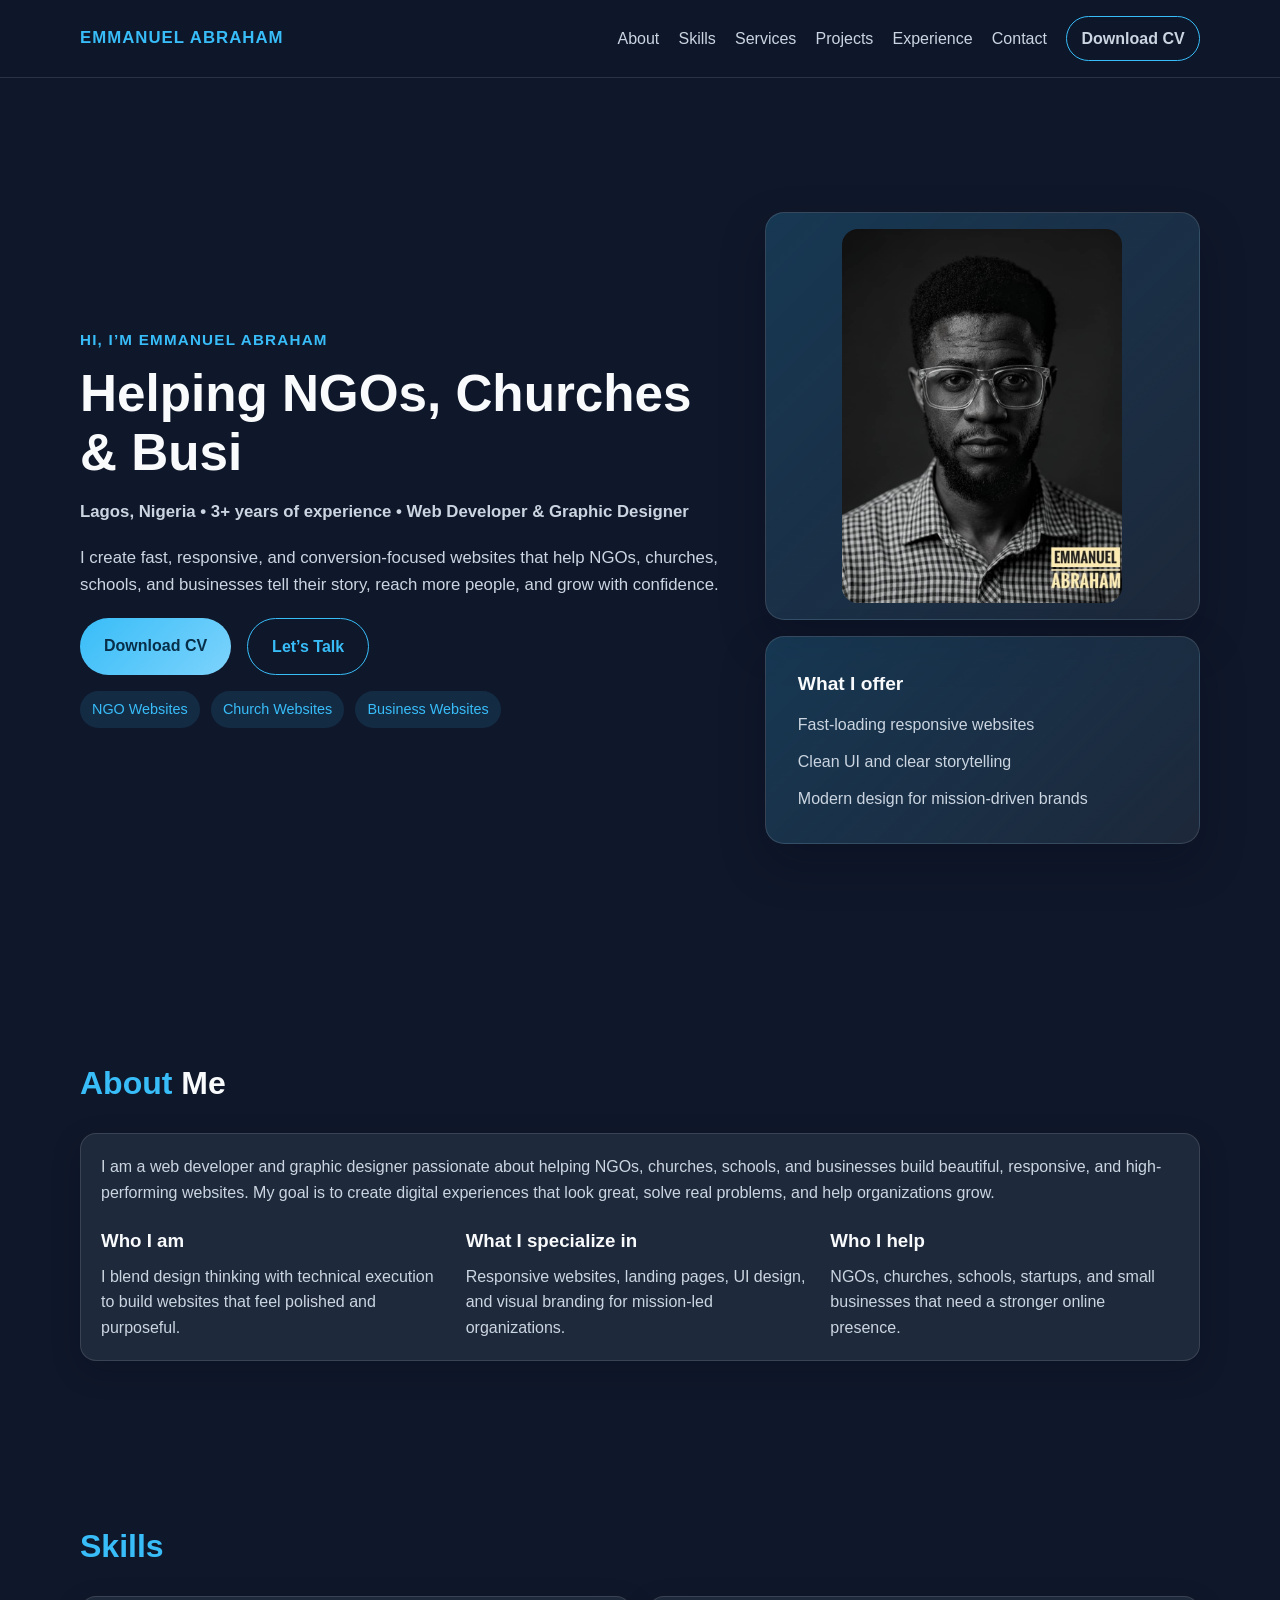
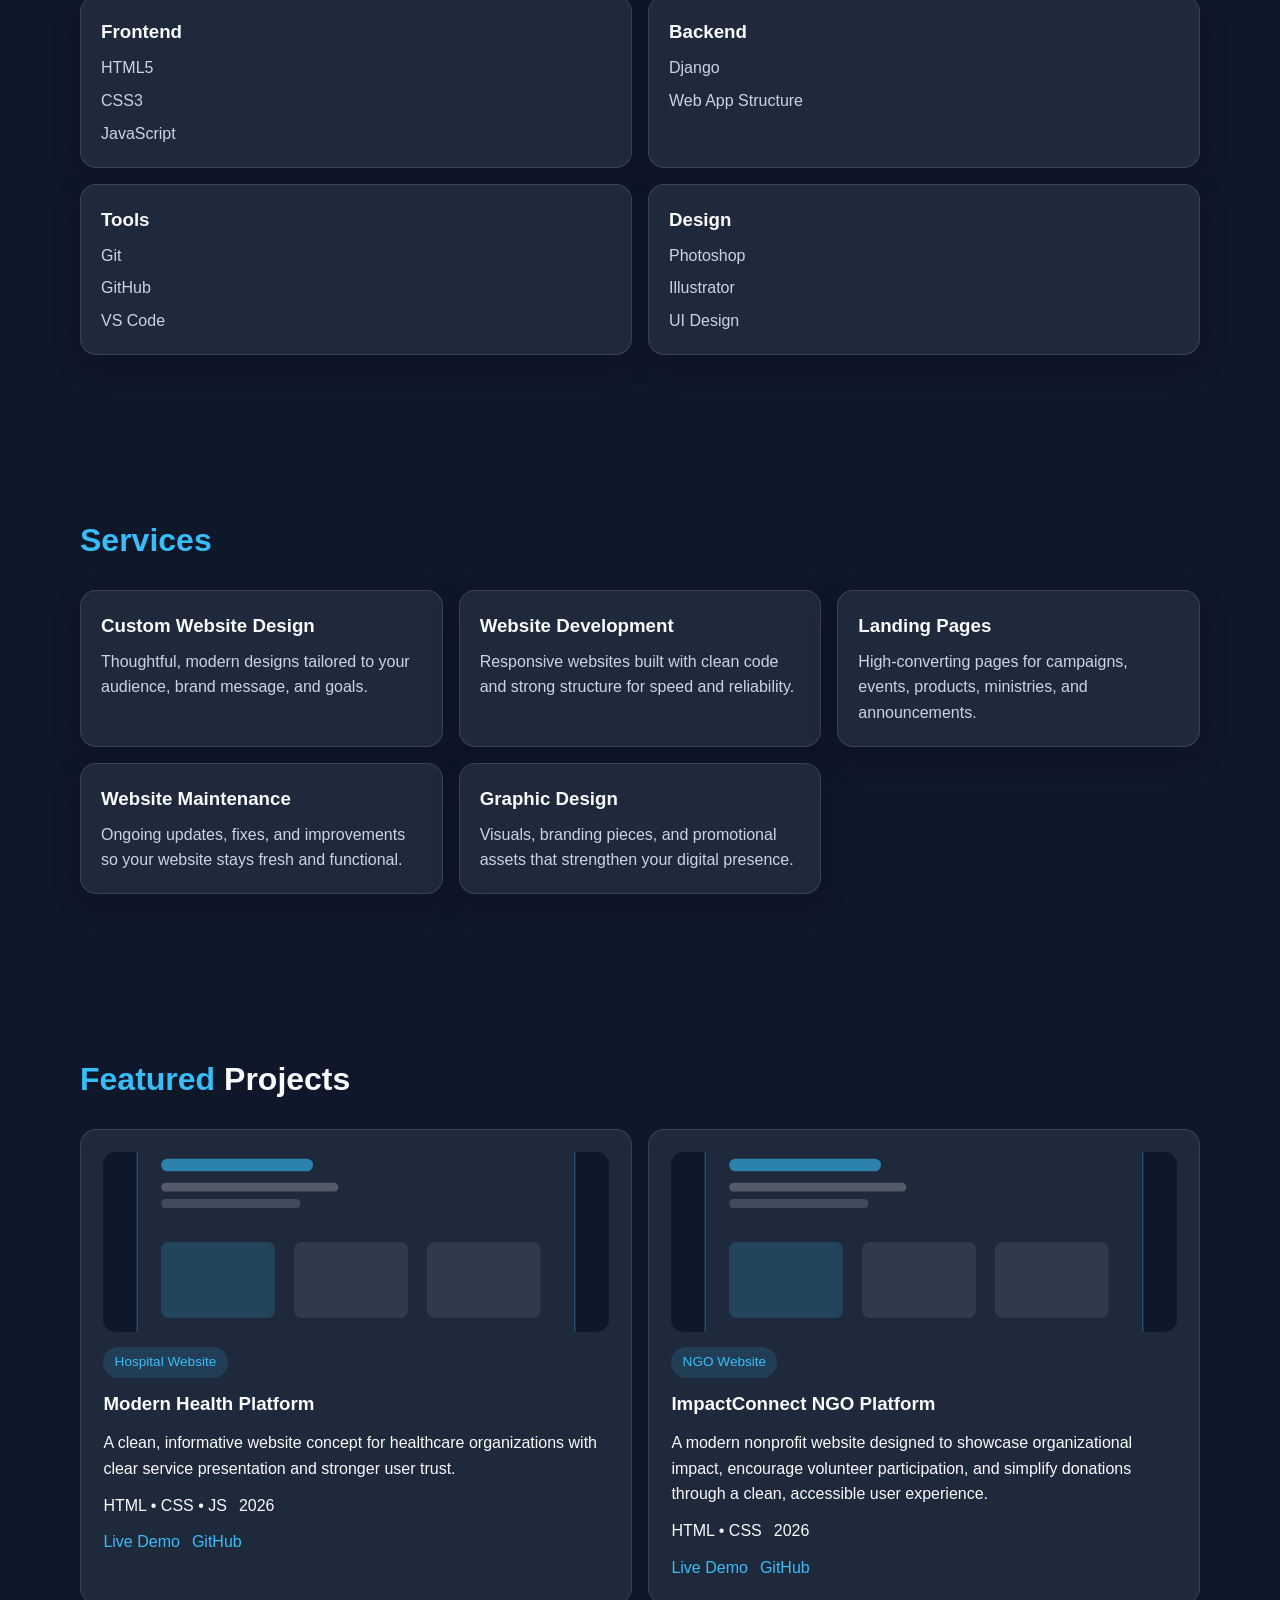
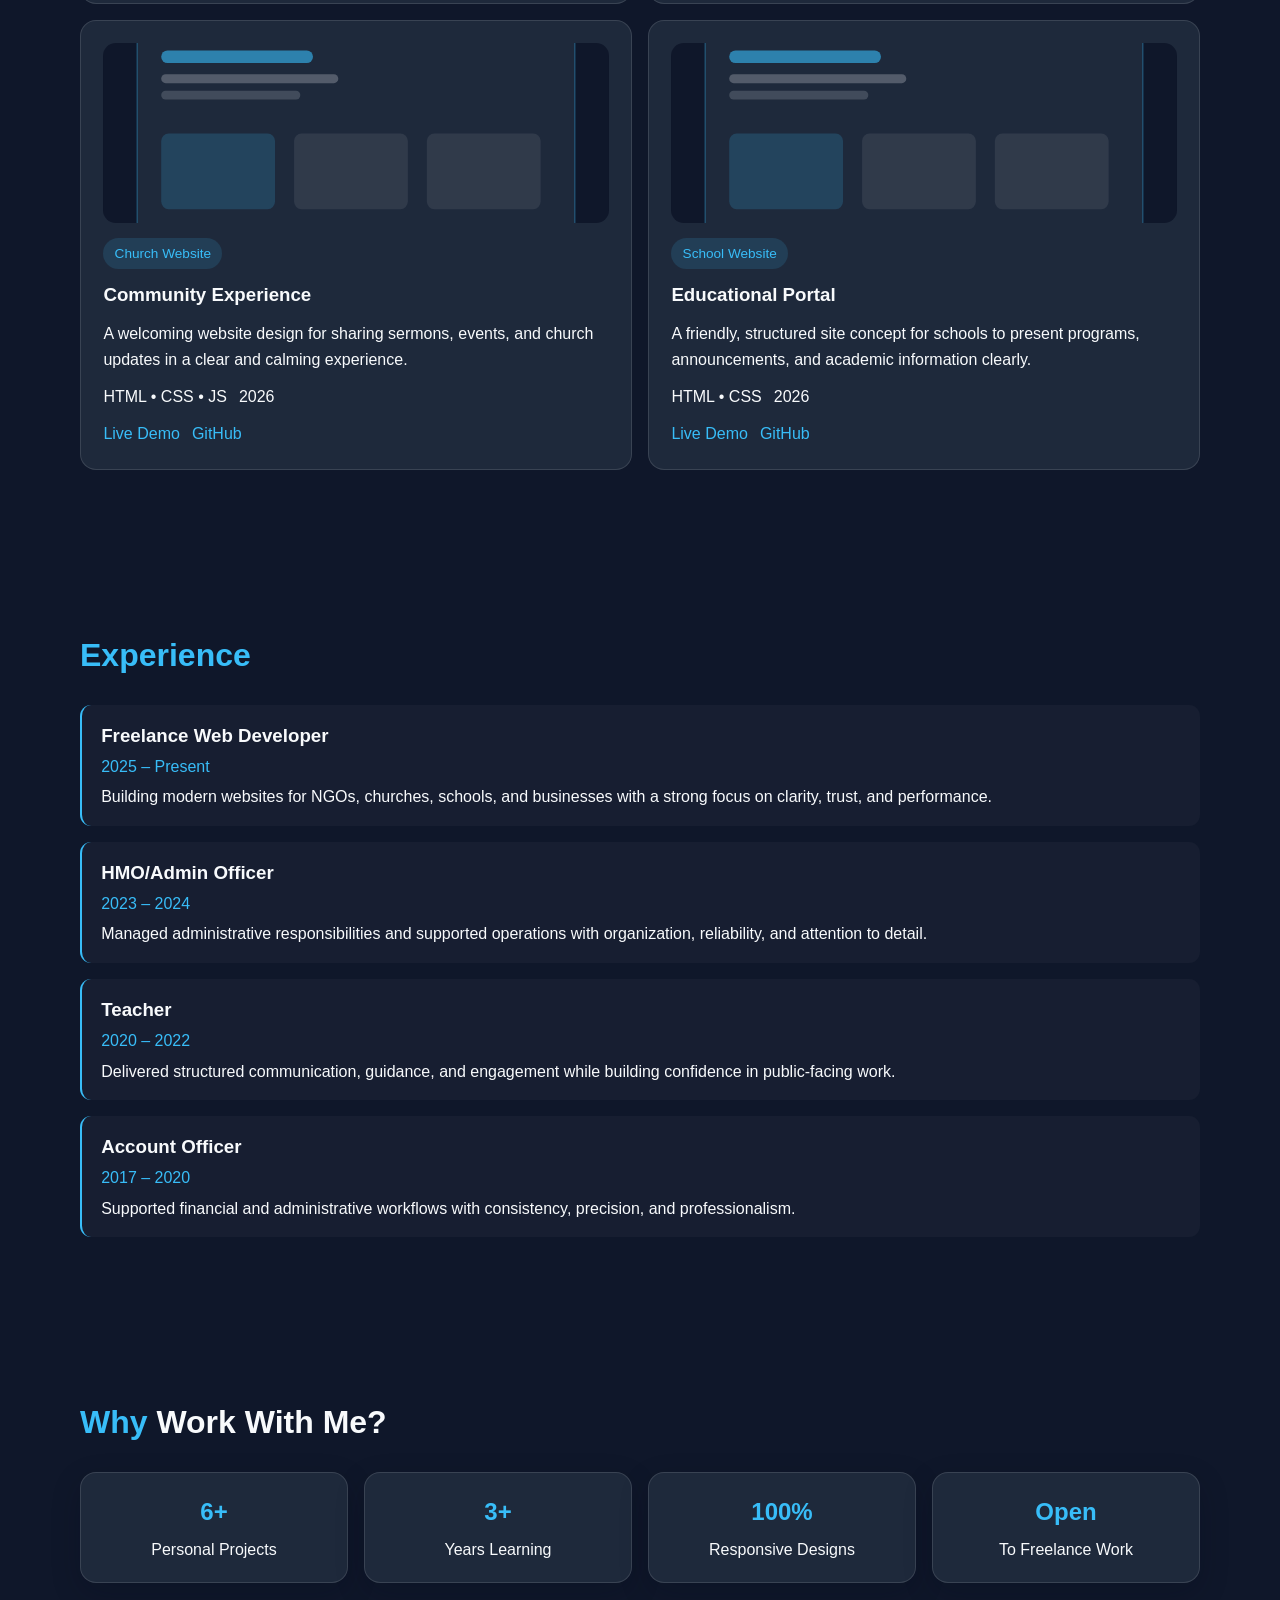
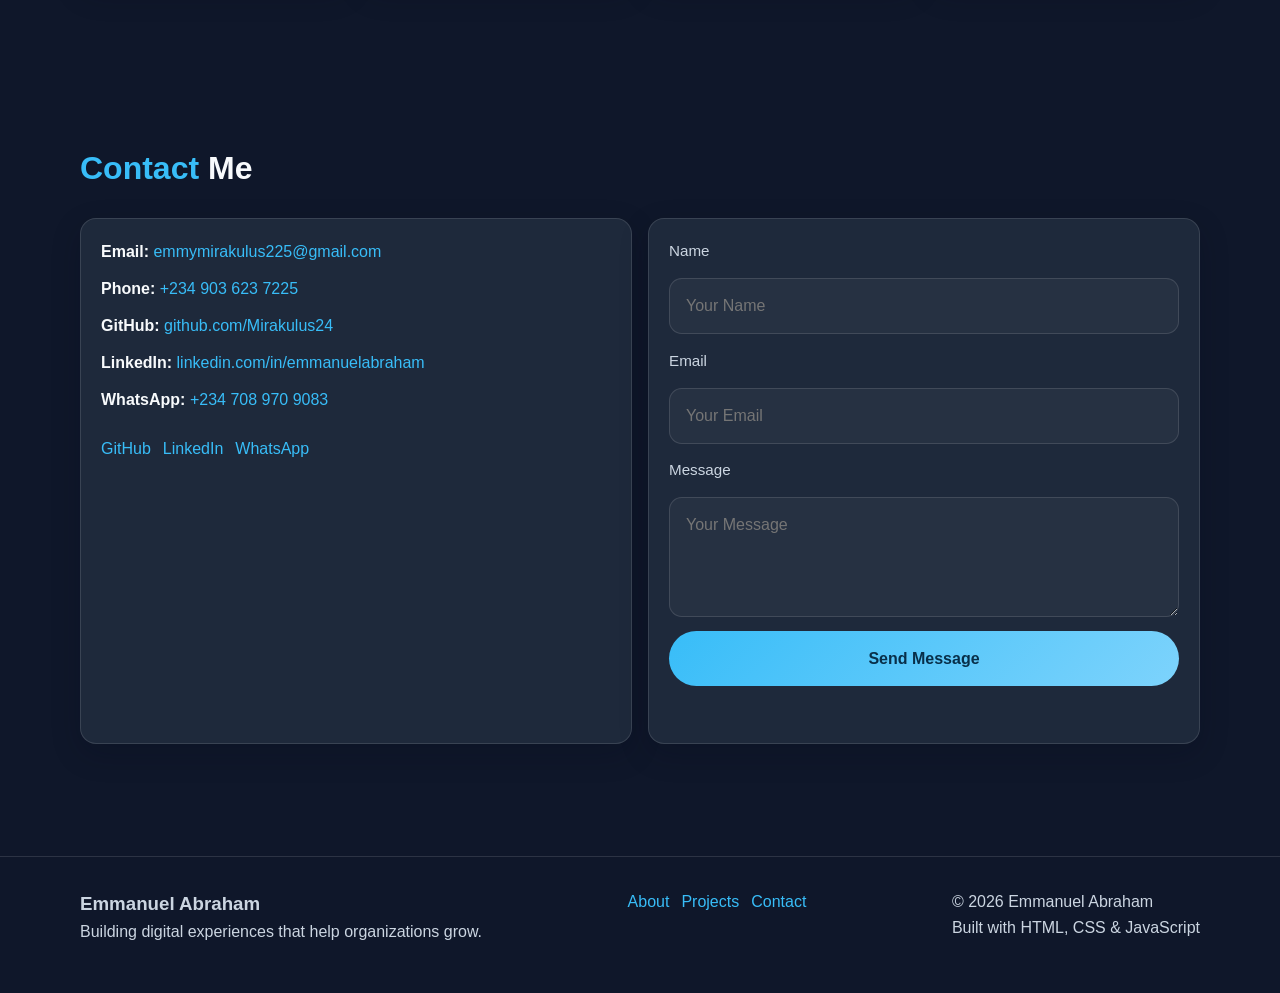
==== index.html @ b361b24d "Add files via upload" ====
<!DOCTYPE html>
<html lang="en">
<head>
  <meta charset="UTF-8" />
  <meta name="viewport" content="width=device-width, initial-scale=1.0" />
  <title>Emmanuel Abraham | Web Developer & Designer</title>
  <meta name="description" content="Portfolio website for Emmanuel Abraham, a web developer and graphic designer building modern websites for NGOs, churches, schools, and businesses." />
  <link rel="stylesheet" href="styles.css" />
</head>
<body>
  <div class="scroll-progress" aria-hidden="true"></div>
  <nav class="top-nav">
    <div class="container nav-wrap">
      <a class="brand" href="#home">Emmanuel Abraham</a>
      <button class="nav-toggle" type="button" aria-label="Toggle navigation" aria-expanded="false">
        <span></span><span></span><span></span>
      </button>
      <ul class="nav-links">
        <li><a href="#about">About</a></li>
        <li><a href="#skills">Skills</a></li>
        <li><a href="#services">Services</a></li>
        <li><a href="#projects">Projects</a></li>
        <li><a href="#experience">Experience</a></li>
        <li><a href="#contact">Contact</a></li>
        <li><a class="btn btn-nav" href="assets/resume.pdf" download>Download CV</a></li>
      </ul>
    </div>
  </nav>

  <header id="home" class="hero">
    <div class="container hero-content">
      <div>
        <p class="subtitle">Hi, I’m Emmanuel Abraham</p>
        <h1><span class="hero-typed">I Design and Build Modern Websites That Help Organizations Grow Their Impact</span></h1>
        <p class="hero-meta">Lagos, Nigeria • 3+ years of experience • Web Developer & Graphic Designer</p>
        <p>I create fast, responsive, and conversion-focused websites that help NGOs, churches, schools, and businesses tell their story, reach more people, and grow with confidence.</p>
        <div class="hero-actions">
          <a class="btn btn-primary" href="assets/resume.pdf" download>Download CV</a>
          <a class="btn btn-secondary" href="#contact">Let’s Talk</a>
        </div>
        <div class="hero-badges">
          <span>NGO Websites</span>
          <span>Church Websites</span>
          <span>Business Websites</span>
        </div>
      </div>
      <div class="hero-media">
        <div class="avatar-frame">
          <img src="assets/Portfolio.jpeg" alt="Portrait of Emmanuel Abraham" />
        </div>
        <div class="hero-card">
          <h3>What I offer</h3>
          <ul>
            <li>Fast-loading responsive websites</li>
            <li>Clean UI and clear storytelling</li>
            <li>Modern design for mission-driven brands</li>
          </ul>
        </div>
      </div>
    </div>
  </header>

  <main>
    <section id="about" class="section reveal">
      <div class="container">
        <h2 class="section-title"><span>About</span> Me</h2>
        <div class="card about-card">
          <p>I am a web developer and graphic designer passionate about helping NGOs, churches, schools, and businesses build beautiful, responsive, and high-performing websites. My goal is to create digital experiences that look great, solve real problems, and help organizations grow.</p>
          <div class="about-points">
            <div>
              <h3>Who I am</h3>
              <p>I blend design thinking with technical execution to build websites that feel polished and purposeful.</p>
            </div>
            <div>
              <h3>What I specialize in</h3>
              <p>Responsive websites, landing pages, UI design, and visual branding for mission-led organizations.</p>
            </div>
            <div>
              <h3>Who I help</h3>
              <p>NGOs, churches, schools, startups, and small businesses that need a stronger online presence.</p>
            </div>
          </div>
        </div>
      </div>
    </section>

    <section id="skills" class="section reveal">
      <div class="container">
        <h2 class="section-title"><span>Skills</span></h2>
        <div class="skill-groups">
          <div class="card skill-group">
            <h3>Frontend</h3>
            <ul>
              <li>HTML5</li>
              <li>CSS3</li>
              <li>JavaScript</li>
            </ul>
          </div>
          <div class="card skill-group">
            <h3>Backend</h3>
            <ul>
              <li>Django</li>
              <li>Web App Structure</li>
            </ul>
          </div>
          <div class="card skill-group">
            <h3>Tools</h3>
            <ul>
              <li>Git</li>
              <li>GitHub</li>
              <li>VS Code</li>
            </ul>
          </div>
          <div class="card skill-group">
            <h3>Design</h3>
            <ul>
              <li>Photoshop</li>
              <li>Illustrator</li>
              <li>UI Design</li>
            </ul>
          </div>
        </div>
      </div>
    </section>

    <section id="services" class="section reveal">
      <div class="container">
        <h2 class="section-title"><span>Services</span></h2>
        <div class="card-grid">
          <div class="card"><h3>Custom Website Design</h3><p>Thoughtful, modern designs tailored to your audience, brand message, and goals.</p></div>
          <div class="card"><h3>Website Development</h3><p>Responsive websites built with clean code and strong structure for speed and reliability.</p></div>
          <div class="card"><h3>Landing Pages</h3><p>High-converting pages for campaigns, events, products, ministries, and announcements.</p></div>
          <div class="card"><h3>Website Maintenance</h3><p>Ongoing updates, fixes, and improvements so your website stays fresh and functional.</p></div>
          <div class="card"><h3>Graphic Design</h3><p>Visuals, branding pieces, and promotional assets that strengthen your digital presence.</p></div>
        </div>
      </div>
    </section>

    <section id="projects" class="section reveal">
      <div class="container">
        <h2 class="section-title"><span>Featured</span> Projects</h2>
        <div class="card-grid project-grid">
          <article class="project-card">
            <img src="assets/project-placeholder.svg" alt="Preview placeholder for a hospital website" />
            <span class="tag">Hospital Website</span>
            <h3>Modern Health Platform</h3>
            <p>A clean, informative website concept for healthcare organizations with clear service presentation and stronger user trust.</p>
            <div class="project-meta"><span>HTML • CSS • JS</span><span>2026</span></div>
            <div class="project-links"><a href="#">Live Demo</a><a href="#">GitHub</a></div>
          </article>
          <article class="project-card">
            <img src="assets/project-placeholder.svg" alt="Preview placeholder for an NGO website" />
            <span class="tag">NGO Website</span>
            <h3>ImpactConnect NGO Platform</h3>
            <p>A modern nonprofit website designed to showcase organizational impact, encourage volunteer participation, and simplify donations through a clean, accessible user experience.</p>
            <div class="project-meta"><span>HTML • CSS</span><span>2026</span></div>
            <div class="project-links"><a href="#">Live Demo</a><a href="#">GitHub</a></div>
          </article>
          <article class="project-card">
            <img src="assets/project-placeholder.svg" alt="Preview placeholder for a church website" />
            <span class="tag">Church Website</span>
            <h3>Community Experience</h3>
            <p>A welcoming website design for sharing sermons, events, and church updates in a clear and calming experience.</p>
            <div class="project-meta"><span>HTML • CSS • JS</span><span>2026</span></div>
            <div class="project-links"><a href="#">Live Demo</a><a href="#">GitHub</a></div>
          </article>
          <article class="project-card">
            <img src="assets/project-placeholder.svg" alt="Preview placeholder for a school website" />
            <span class="tag">School Website</span>
            <h3>Educational Portal</h3>
            <p>A friendly, structured site concept for schools to present programs, announcements, and academic information clearly.</p>
            <div class="project-meta"><span>HTML • CSS</span><span>2026</span></div>
            <div class="project-links"><a href="#">Live Demo</a><a href="#">GitHub</a></div>
          </article>
        </div>
      </div>
    </section>

    <section id="experience" class="section reveal">
      <div class="container">
        <h2 class="section-title"><span>Experience</span></h2>
        <div class="timeline">
          <div class="timeline-item"><h3>Freelance Web Developer</h3><p>2025 – Present</p><span>Building modern websites for NGOs, churches, schools, and businesses with a strong focus on clarity, trust, and performance.</span></div>
          <div class="timeline-item"><h3>HMO/Admin Officer</h3><p>2023 – 2024</p><span>Managed administrative responsibilities and supported operations with organization, reliability, and attention to detail.</span></div>
          <div class="timeline-item"><h3>Teacher</h3><p>2020 – 2022</p><span>Delivered structured communication, guidance, and engagement while building confidence in public-facing work.</span></div>
          <div class="timeline-item"><h3>Account Officer</h3><p>2017 – 2020</p><span>Supported financial and administrative workflows with consistency, precision, and professionalism.</span></div>
        </div>
      </div>
    </section>

    <section class="section reveal">
      <div class="container">
        <h2 class="section-title"><span>Why</span> Work With Me?</h2>
        <div class="stats-grid">
          <div class="card stat-card"><strong>6+</strong><span>Personal Projects</span></div>
          <div class="card stat-card"><strong>3+</strong><span>Years Learning</span></div>
          <div class="card stat-card"><strong>100%</strong><span>Responsive Designs</span></div>
          <div class="card stat-card"><strong>Open</strong><span>To Freelance Work</span></div>
        </div>
      </div>
    </section>

    <section id="contact" class="section reveal">
      <div class="container">
        <h2 class="section-title"><span>Contact</span> Me</h2>
        <div class="card-grid contact-grid">
          <div class="card">
            <div class="contact-list">
              <div><strong>Email:</strong> <a href="mailto:emmymirakulus225@gmail.com">emmymirakulus225@gmail.com</a></div>
              <div><strong>Phone:</strong> <a href="tel:+2349036237225">+234 903 623 7225</a></div>
              <div><strong>GitHub:</strong> <a href="https://github.com/Mirakulus24" target="_blank" rel="noreferrer">github.com/Mirakulus24</a></div>
              <div><strong>LinkedIn:</strong> <a href="https://linkedin.com/in/emmanuelabraham" target="_blank" rel="noreferrer">linkedin.com/in/emmanuelabraham</a></div>
              <div><strong>WhatsApp:</strong> <a href="https://wa.me/2347089709083" target="_blank" rel="noreferrer">+234 708 970 9083</a></div>
            </div>
            <div class="social-links">
              <a href="https://github.com/Mirakulus24" target="_blank" rel="noreferrer">GitHub</a>
              <a href="https://linkedin.com/in/emmanuelabraham" target="_blank" rel="noreferrer">LinkedIn</a>
              <a href="https://wa.me/2347089709083" target="_blank" rel="noreferrer">WhatsApp</a>
            </div>
          </div>
          <div class="card">
            <form id="contactForm" action="https://formspree.io/f/your-form-id" method="POST" accept-charset="UTF-8">
              <label for="name">Name</label>
              <input id="name" type="text" name="name" placeholder="Your Name" required />
              <label for="email">Email</label>
              <input id="email" type="email" name="email" placeholder="Your Email" required />
              <label for="message">Message</label>
              <textarea id="message" name="message" placeholder="Your Message" required></textarea>
              <input type="hidden" name="_subject" value="New message from Emmanuel Abraham portfolio" />
              <input type="hidden" name="_captcha" value="false" />
              <button class="btn btn-primary" type="submit">Send Message</button>
              <p class="form-status" id="formStatus" role="status" aria-live="polite"></p>
            </form>
          </div>
        </div>
      </div>
    </section>
  </main>

  <footer class="footer">
    <div class="container footer-content">
      <div><h3>Emmanuel Abraham</h3><p>Building digital experiences that help organizations grow.</p></div>
      <div class="footer-links"><a href="#about">About</a><a href="#projects">Projects</a><a href="#contact">Contact</a></div>
      <div><p>© <span data-year></span> Emmanuel Abraham</p><p>Built with HTML, CSS & JavaScript</p></div>
    </div>
  </footer>

  <button class="back-to-top" type="button" aria-label="Back to top">↑</button>
  <script src="script.js"></script>
</body>
</html>
---- styles.css ----
:root {
  --bg: #0F172A;
  --card: #1E293B;
  --accent: #38BDF8;
  --text: #F8FAFC;
  --muted: #CBD5E1;
  --border: rgba(248, 250, 252, 0.12);
  --shadow: 0 20px 45px rgba(2, 8, 23, 0.25);
}

* {
  box-sizing: border-box;
  margin: 0;
  padding: 0;
}

html {
  scroll-behavior: smooth;
}

body {
  font-family: 'Segoe UI', Arial, sans-serif;
  background: var(--bg);
  color: var(--text);
  line-height: 1.6;
  overflow-x: hidden;
}

a {
  color: inherit;
  text-decoration: none;
}

img {
  max-width: 100%;
  display: block;
}

.container {
  width: min(1120px, calc(100% - 2rem));
  margin: 0 auto;
}

.scroll-progress {
  position: fixed;
  top: 0;
  left: 0;
  width: 0;
  height: 3px;
  background: linear-gradient(90deg, var(--accent), #7dd3fc);
  z-index: 120;
}

.top-nav {
  position: sticky;
  top: 0;
  z-index: 100;
  background: rgba(15, 23, 42, 0.86);
  backdrop-filter: blur(12px);
  border-bottom: 1px solid var(--border);
}

.nav-wrap {
  display: flex;
  justify-content: space-between;
  align-items: center;
  padding: 1rem 0;
  gap: 1rem;
}

.brand {
  font-weight: 700;
  font-size: 1.05rem;
  letter-spacing: 0.06em;
  text-transform: uppercase;
  color: var(--accent);
}

.nav-links {
  display: flex;
  align-items: center;
  gap: 1.2rem;
  list-style: none;
}

.nav-links a {
  color: var(--muted);
  transition: color 0.2s ease;
}

.nav-links a:hover,
.nav-links a.active {
  color: var(--accent);
}

.nav-toggle {
  display: none;
  background: transparent;
  border: 0;
  cursor: pointer;
  padding: 0.2rem;
}

.nav-toggle span {
  display: block;
  width: 24px;
  height: 2px;
  background: var(--text);
  margin: 5px 0;
}

.section {
  padding: 5rem 0;
}

.section-title {
  font-size: 2rem;
  margin-bottom: 1.5rem;
  color: var(--text);
}

.section-title span {
  color: var(--accent);
}

.hero {
  min-height: 100vh;
  display: flex;
  align-items: center;
  padding: 4rem 0 4rem;
}

.hero-content {
  display: grid;
  grid-template-columns: 1.2fr 0.8fr;
  gap: 2rem;
  align-items: center;
}

.hero h1 {
  font-size: clamp(2rem, 4vw, 3.3rem);
  margin-bottom: 1rem;
  line-height: 1.15;
  max-width: 720px;
}

.hero .subtitle {
  color: var(--accent);
  font-weight: 700;
  letter-spacing: 0.08em;
  text-transform: uppercase;
  font-size: 0.95rem;
  margin-bottom: 0.8rem;
}

.hero-meta {
  color: var(--accent);
  font-weight: 600;
  margin-bottom: 1rem;
}

.hero p {
  color: var(--muted);
  font-size: 1.05rem;
  max-width: 640px;
  margin-bottom: 1.2rem;
}

.hero-actions {
  display: flex;
  flex-wrap: wrap;
  gap: 1rem;
  margin-bottom: 1rem;
}

.btn {
  display: inline-block;
  padding: 0.9rem 1.5rem;
  border-radius: 999px;
  font-weight: 600;
  transition: transform 0.2s ease, background 0.2s ease, box-shadow 0.2s ease;
}

.btn:hover {
  transform: translateY(-2px);
  box-shadow: 0 10px 30px rgba(56, 189, 248, 0.2);
}

.btn:focus-visible {
  outline: 2px solid var(--accent);
  outline-offset: 2px;
}

.btn-primary {
  background: linear-gradient(135deg, var(--accent), #7dd3fc);
  color: #082f49;
}

.btn-secondary {
  border: 1px solid var(--accent);
  color: var(--accent);
}

.btn-nav {
  padding: 0.55rem 0.9rem;
  border: 1px solid var(--accent);
  color: var(--accent);
}

.hero-badges {
  display: flex;
  flex-wrap: wrap;
  gap: 0.7rem;
}

.hero-badges span {
  display: inline-block;
  padding: 0.45rem 0.75rem;
  border-radius: 999px;
  background: rgba(56, 189, 248, 0.12);
  color: var(--accent);
  font-size: 0.9rem;
}

.hero-media {
  display: grid;
  gap: 1rem;
}

.avatar-frame {
  display: flex;
  justify-content: center;
  align-items: center;
  padding: 1rem;
  border-radius: 1.2rem;
  background: linear-gradient(135deg, rgba(56, 189, 248, 0.2), rgba(30, 41, 59, 0.95));
  border: 1px solid var(--border);
  box-shadow: var(--shadow);
}

.avatar-frame img {
  width: min(100%, 280px);
  border-radius: 1rem;
  display: block;
  transition: transform 0.25s ease;
}

.avatar-frame:hover img {
  transform: scale(1.02);
}

.hero-card {
  background: linear-gradient(135deg, rgba(56, 189, 248, 0.2), rgba(30, 41, 59, 0.95));
  border: 1px solid var(--border);
  border-radius: 1.2rem;
  padding: 2rem;
  box-shadow: var(--shadow);
}

.hero-card h3 {
  margin-bottom: 0.8rem;
  font-size: 1.2rem;
}

.hero-card ul {
  list-style: none;
  display: grid;
  gap: 0.7rem;
  color: var(--muted);
}

.card-grid {
  display: grid;
  grid-template-columns: repeat(3, minmax(0, 1fr));
  gap: 1rem;
}

.card {
  background: var(--card);
  border: 1px solid var(--border);
  border-radius: 1rem;
  padding: 1.25rem;
  box-shadow: 0 10px 30px rgba(2, 8, 23, 0.2);
}

.card h3,
.card h4 {
  margin-bottom: 0.5rem;
  color: var(--text);
}

.card p,
.card li {
  color: var(--muted);
}

.about-card {
  display: grid;
  gap: 1.25rem;
}

.about-points {
  display: grid;
  grid-template-columns: repeat(3, minmax(0, 1fr));
  gap: 1rem;
}

.skill-groups {
  display: grid;
  grid-template-columns: repeat(2, minmax(0, 1fr));
  gap: 1rem;
}

.skill-group ul {
  list-style: none;
  display: grid;
  gap: 0.45rem;
}

.project-grid {
  grid-template-columns: repeat(2, minmax(0, 1fr));
}

.project-card {
  background: var(--card);
  border: 1px solid var(--border);
  border-radius: 1rem;
  padding: 1.4rem;
  display: flex;
  flex-direction: column;
  gap: 0.7rem;
  transition: transform 0.25s ease, box-shadow 0.25s ease, border-color 0.25s ease;
}

.project-card img {
  width: 100%;
  height: 180px;
  object-fit: cover;
  border-radius: 0.8rem;
  margin-bottom: 0.2rem;
}

.project-card:hover {
  transform: translateY(-8px) scale(1.01);
  box-shadow: 0 18px 40px rgba(2, 8, 23, 0.32);
  border-color: var(--accent);
}

.project-card .tag {
  display: inline-block;
  width: fit-content;
  padding: 0.3rem 0.7rem;
  border-radius: 999px;
  background: rgba(56, 189, 248, 0.14);
  color: var(--accent);
  font-size: 0.85rem;
  transition: background 0.25s ease;
}

.project-card:hover .tag {
  background: rgba(56, 189, 248, 0.24);
}

.project-meta,
.project-links,
.social-links,
.footer-links {
  display: flex;
  flex-wrap: wrap;
  gap: 0.75rem;
}

.project-links a,
.social-links a,
.footer-links a {
  color: var(--accent);
}

.timeline {
  display: grid;
  gap: 1rem;
}

.timeline-item {
  padding: 1rem 1.2rem;
  border-left: 2px solid var(--accent);
  background: rgba(248, 250, 252, 0.03);
  border-radius: 0.7rem;
}

.timeline-item h3 {
  margin-bottom: 0.2rem;
}

.timeline-item p {
  color: var(--accent);
  margin-bottom: 0.3rem;
}

.stats-grid {
  display: grid;
  grid-template-columns: repeat(4, minmax(0, 1fr));
  gap: 1rem;
}

.stat-card {
  text-align: center;
}

.stat-card strong {
  display: block;
  font-size: 1.5rem;
  color: var(--accent);
  margin-bottom: 0.3rem;
}

.contact-grid {
  grid-template-columns: repeat(2, minmax(0, 1fr));
}

.contact-list {
  display: grid;
  gap: 0.7rem;
  margin-bottom: 1.5rem;
}

.contact-list a {
  color: var(--accent);
}

form {
  display: grid;
  gap: 0.9rem;
}

label {
  font-size: 0.95rem;
  color: var(--muted);
}

input,
textarea,
button {
  font: inherit;
}

input,
textarea {
  width: 100%;
  padding: 0.9rem 1rem;
  border-radius: 0.8rem;
  border: 1px solid var(--border);
  background: rgba(248, 250, 252, 0.04);
  color: var(--text);
}

input:focus,
textarea:focus {
  outline: 1px solid var(--accent);
  border-color: var(--accent);
}

textarea {
  min-height: 120px;
  resize: vertical;
}

button {
  border: 0;
  cursor: pointer;
}

button:disabled {
  opacity: 0.75;
  cursor: wait;
}

.form-status {
  min-height: 1.2rem;
  margin-top: 0.25rem;
  font-size: 0.95rem;
  color: var(--muted);
}

.form-status.success {
  color: #86efac;
}

.form-status.error {
  color: #fda4af;
}

.footer {
  padding: 2rem 0 3rem;
  color: var(--muted);
  border-top: 1px solid var(--border);
  margin-top: 2rem;
}

.footer-content {
  display: flex;
  justify-content: space-between;
  gap: 1rem;
  align-items: flex-start;
}

.back-to-top {
  position: fixed;
  right: 1.2rem;
  bottom: 1.2rem;
  width: 46px;
  height: 46px;
  border: 0;
  border-radius: 999px;
  background: var(--accent);
  color: #082f49;
  font-size: 1.25rem;
  cursor: pointer;
  display: none;
  z-index: 110;
  box-shadow: 0 10px 25px rgba(56, 189, 248, 0.25);
}

.reveal {
  opacity: 0;
  transform: translateY(20px);
  transition: opacity 0.6s ease, transform 0.6s ease;
}

.reveal.visible {
  opacity: 1;
  transform: translateY(0);
}

::-webkit-scrollbar {
  width: 10px;
}

::-webkit-scrollbar-track {
  background: var(--bg);
}

::-webkit-scrollbar-thumb {
  background: rgba(56, 189, 248, 0.35);
  border-radius: 999px;
}

@media (max-width: 900px) {
  .hero-content {
    grid-template-columns: 1fr;
  }

  .card-grid,
  .project-grid,
  .contact-grid,
  .stats-grid,
  .about-points {
    grid-template-columns: repeat(2, minmax(0, 1fr));
  }

  .footer-content {
    flex-direction: column;
  }
}

@media (max-width: 680px) {
  .section {
    padding: 3.5rem 0;
  }

  .card-grid,
  .project-grid,
  .contact-grid,
  .stats-grid,
  .skill-groups,
  .about-points {
    grid-template-columns: 1fr;
  }

  .hero {
    padding-top: 3rem;
  }

  .nav-toggle {
    display: block;
  }

  .nav-wrap {
    position: relative;
  }

  .nav-links {
    display: none;
    position: absolute;
    top: calc(100% + 0.5rem);
    right: 0;
    flex-direction: column;
    align-items: flex-start;
    background: rgba(15, 23, 42, 0.96);
    padding: 1rem;
    border: 1px solid var(--border);
    border-radius: 0.9rem;
    width: min(240px, calc(100vw - 2rem));
  }

  .nav-links.open {
    display: flex;
  }
}
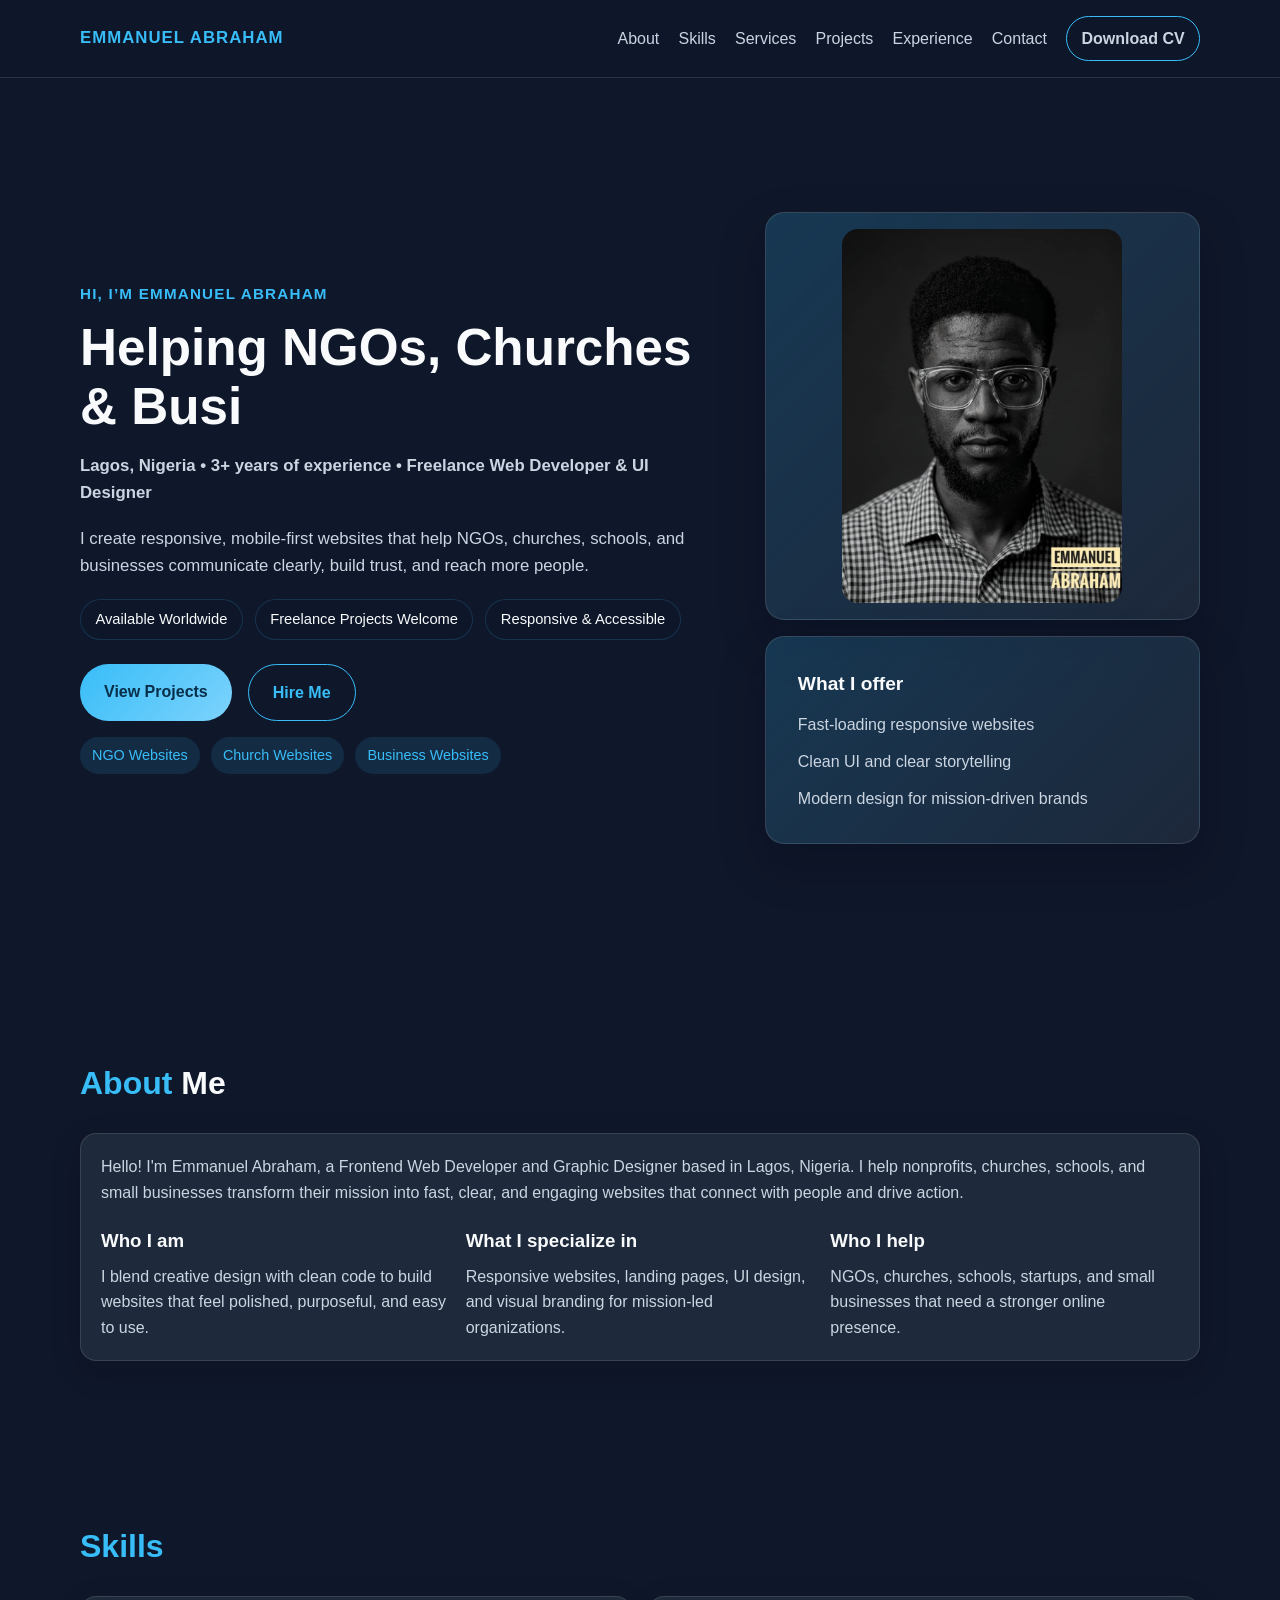
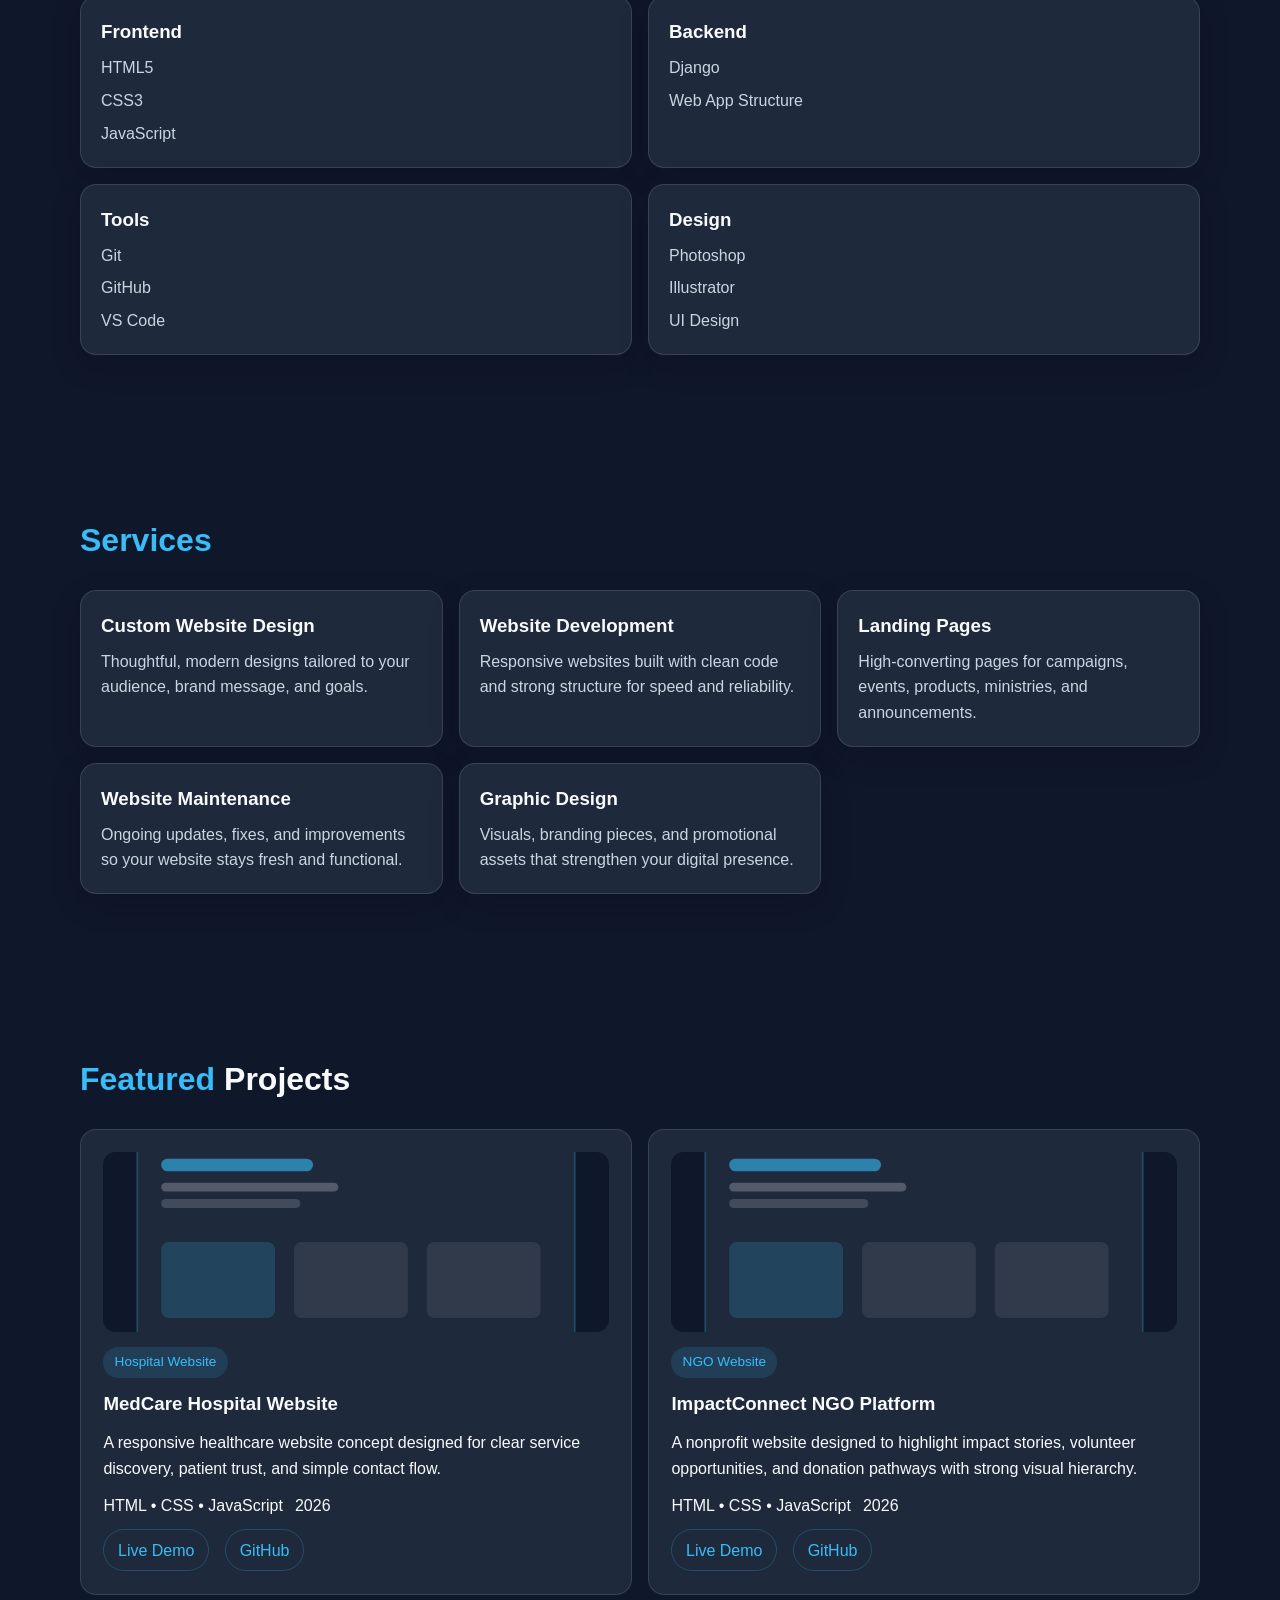
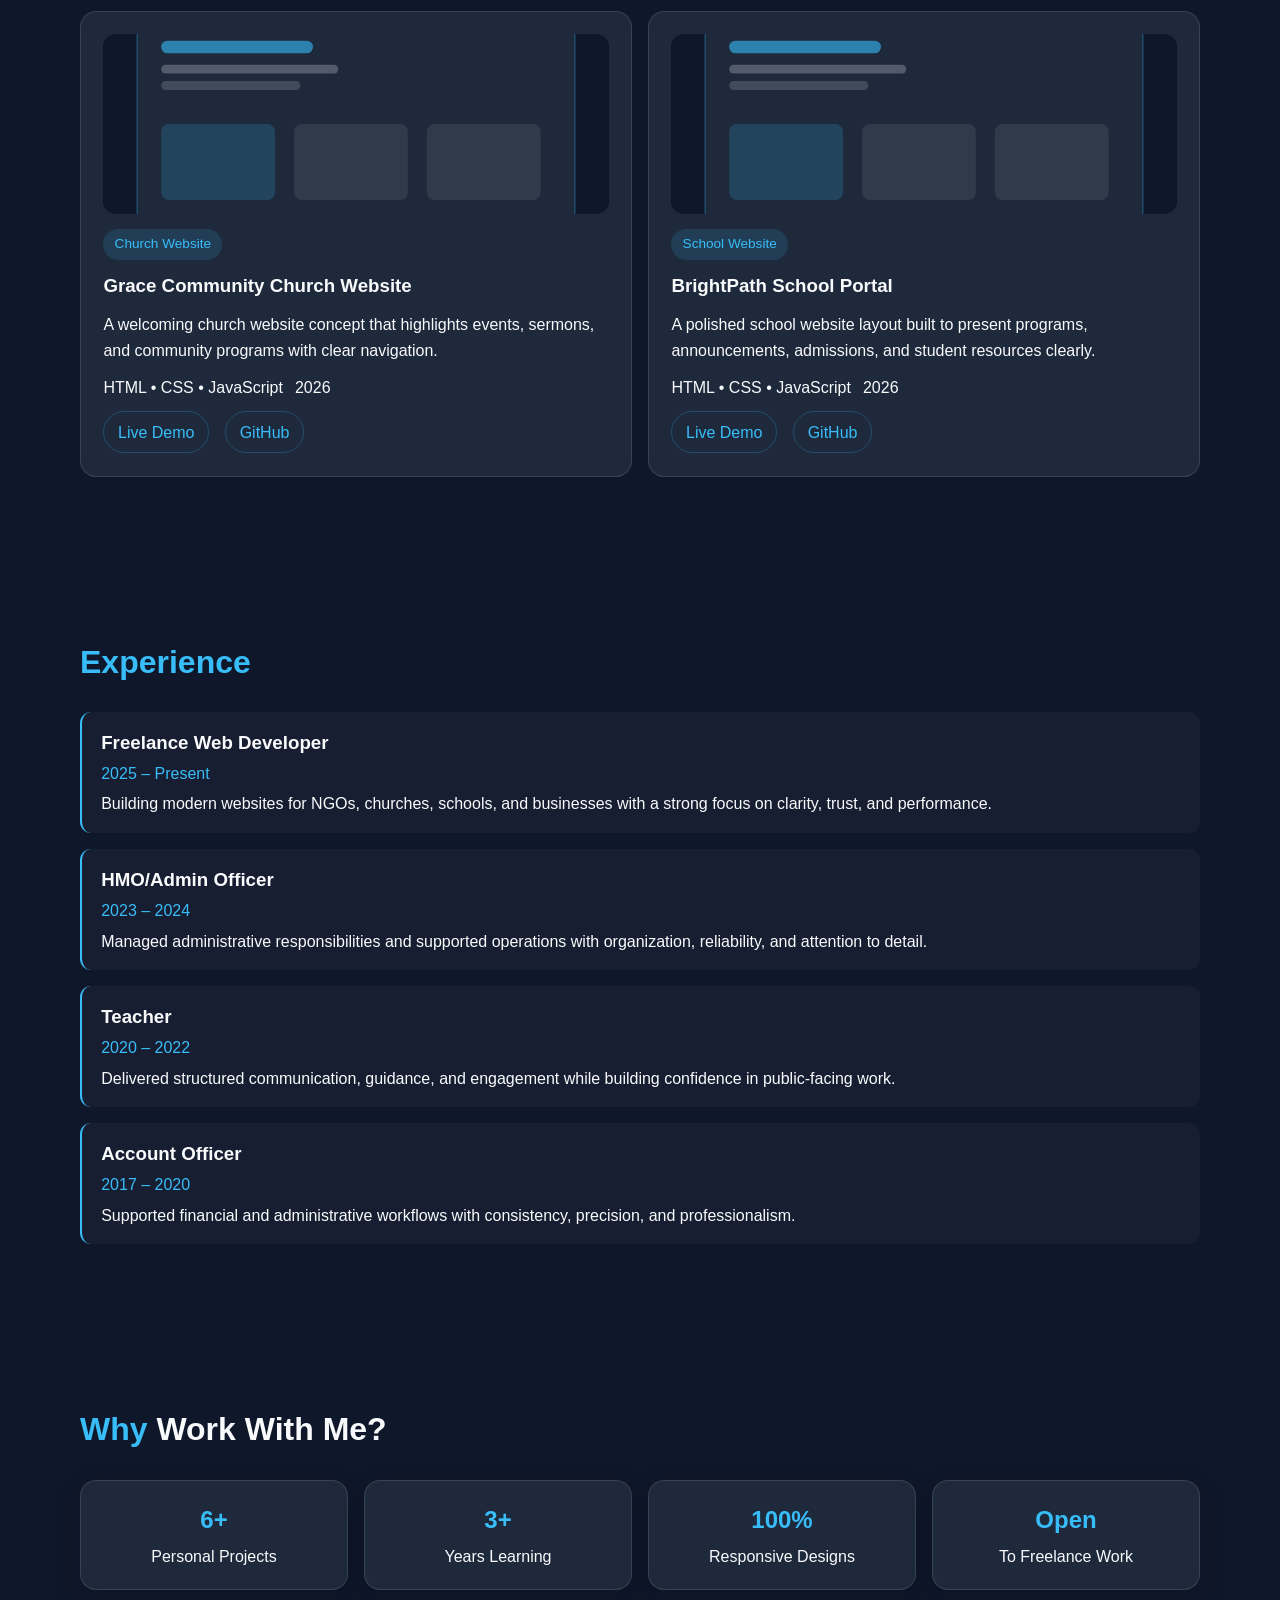
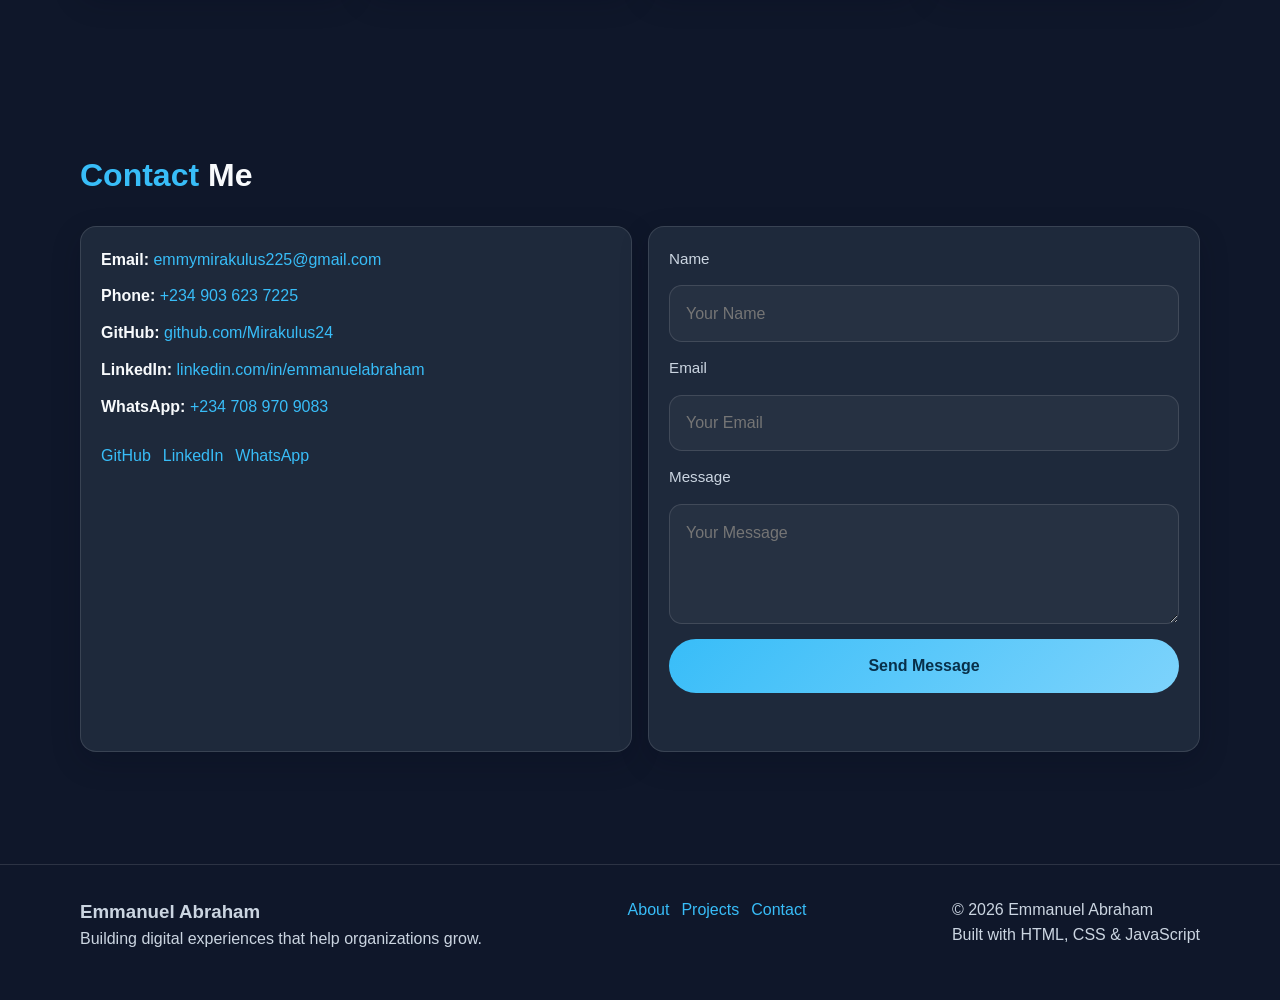
==== commit ff752b8d: "Add files via upload" ====
--- a/index.html
+++ b/index.html
@@ -31,12 +31,17 @@
     <div class="container hero-content">
       <div>
         <p class="subtitle">Hi, I’m Emmanuel Abraham</p>
-        <h1><span class="hero-typed">I Design and Build Modern Websites That Help Organizations Grow Their Impact</span></h1>
-        <p class="hero-meta">Lagos, Nigeria • 3+ years of experience • Web Developer & Graphic Designer</p>
-        <p>I create fast, responsive, and conversion-focused websites that help NGOs, churches, schools, and businesses tell their story, reach more people, and grow with confidence.</p>
+        <h1><span class="hero-typed">I design and build fast, modern websites that help organizations grow their impact</span></h1>
+        <p class="hero-meta">Lagos, Nigeria • 3+ years of experience • Freelance Web Developer & UI Designer</p>
+        <p class="hero-tagline">I create responsive, mobile-first websites that help NGOs, churches, schools, and businesses communicate clearly, build trust, and reach more people.</p>
+        <div class="hero-status">
+          <span>Available Worldwide</span>
+          <span>Freelance Projects Welcome</span>
+          <span>Responsive & Accessible</span>
+        </div>
         <div class="hero-actions">
-          <a class="btn btn-primary" href="assets/resume.pdf" download>Download CV</a>
-          <a class="btn btn-secondary" href="#contact">Let’s Talk</a>
+          <a class="btn btn-primary" href="#projects">View Projects</a>
+          <a class="btn btn-secondary" href="#contact">Hire Me</a>
         </div>
         <div class="hero-badges">
           <span>NGO Websites</span>
@@ -65,11 +70,11 @@
       <div class="container">
         <h2 class="section-title"><span>About</span> Me</h2>
         <div class="card about-card">
-          <p>I am a web developer and graphic designer passionate about helping NGOs, churches, schools, and businesses build beautiful, responsive, and high-performing websites. My goal is to create digital experiences that look great, solve real problems, and help organizations grow.</p>
+          <p>Hello! I'm Emmanuel Abraham, a Frontend Web Developer and Graphic Designer based in Lagos, Nigeria. I help nonprofits, churches, schools, and small businesses transform their mission into fast, clear, and engaging websites that connect with people and drive action.</p>
           <div class="about-points">
             <div>
               <h3>Who I am</h3>
-              <p>I blend design thinking with technical execution to build websites that feel polished and purposeful.</p>
+              <p>I blend creative design with clean code to build websites that feel polished, purposeful, and easy to use.</p>
             </div>
             <div>
               <h3>What I specialize in</h3>
@@ -143,33 +148,33 @@
           <article class="project-card">
             <img src="assets/project-placeholder.svg" alt="Preview placeholder for a hospital website" />
             <span class="tag">Hospital Website</span>
-            <h3>Modern Health Platform</h3>
-            <p>A clean, informative website concept for healthcare organizations with clear service presentation and stronger user trust.</p>
-            <div class="project-meta"><span>HTML • CSS • JS</span><span>2026</span></div>
+            <h3>MedCare Hospital Website</h3>
+            <p>A responsive healthcare website concept designed for clear service discovery, patient trust, and simple contact flow.</p>
+            <div class="project-meta"><span>HTML • CSS • JavaScript</span><span>2026</span></div>
             <div class="project-links"><a href="#">Live Demo</a><a href="#">GitHub</a></div>
           </article>
           <article class="project-card">
             <img src="assets/project-placeholder.svg" alt="Preview placeholder for an NGO website" />
             <span class="tag">NGO Website</span>
             <h3>ImpactConnect NGO Platform</h3>
-            <p>A modern nonprofit website designed to showcase organizational impact, encourage volunteer participation, and simplify donations through a clean, accessible user experience.</p>
-            <div class="project-meta"><span>HTML • CSS</span><span>2026</span></div>
+            <p>A nonprofit website designed to highlight impact stories, volunteer opportunities, and donation pathways with strong visual hierarchy.</p>
+            <div class="project-meta"><span>HTML • CSS • JavaScript</span><span>2026</span></div>
             <div class="project-links"><a href="#">Live Demo</a><a href="#">GitHub</a></div>
           </article>
           <article class="project-card">
             <img src="assets/project-placeholder.svg" alt="Preview placeholder for a church website" />
             <span class="tag">Church Website</span>
-            <h3>Community Experience</h3>
-            <p>A welcoming website design for sharing sermons, events, and church updates in a clear and calming experience.</p>
-            <div class="project-meta"><span>HTML • CSS • JS</span><span>2026</span></div>
+            <h3>Grace Community Church Website</h3>
+            <p>A welcoming church website concept that highlights events, sermons, and community programs with clear navigation.</p>
+            <div class="project-meta"><span>HTML • CSS • JavaScript</span><span>2026</span></div>
             <div class="project-links"><a href="#">Live Demo</a><a href="#">GitHub</a></div>
           </article>
           <article class="project-card">
             <img src="assets/project-placeholder.svg" alt="Preview placeholder for a school website" />
             <span class="tag">School Website</span>
-            <h3>Educational Portal</h3>
-            <p>A friendly, structured site concept for schools to present programs, announcements, and academic information clearly.</p>
-            <div class="project-meta"><span>HTML • CSS</span><span>2026</span></div>
+            <h3>BrightPath School Portal</h3>
+            <p>A polished school website layout built to present programs, announcements, admissions, and student resources clearly.</p>
+            <div class="project-meta"><span>HTML • CSS • JavaScript</span><span>2026</span></div>
             <div class="project-links"><a href="#">Live Demo</a><a href="#">GitHub</a></div>
           </article>
         </div>
--- a/styles.css
+++ b/styles.css
@@ -222,6 +222,31 @@
   font-size: 0.9rem;
 }
 
+.hero-tagline {
+  max-width: 680px;
+  font-size: 1.05rem;
+  color: var(--muted);
+  margin-bottom: 1rem;
+}
+
+.hero-status {
+  display: flex;
+  flex-wrap: wrap;
+  gap: 0.75rem;
+  margin-bottom: 1.5rem;
+}
+
+.hero-status span {
+  display: inline-flex;
+  align-items: center;
+  padding: 0.5rem 0.9rem;
+  border-radius: 999px;
+  border: 1px solid rgba(56, 189, 248, 0.18);
+  color: var(--text);
+  background: rgba(15, 23, 42, 0.9);
+  font-size: 0.92rem;
+}
+
 .hero-media {
   display: grid;
   gap: 1rem;
@@ -374,6 +399,21 @@
 .social-links a,
 .footer-links a {
   color: var(--accent);
+}
+
+.project-links {
+  gap: 1rem;
+}
+
+.project-links a {
+  padding: 0.45rem 0.85rem;
+  border: 1px solid rgba(56, 189, 248, 0.24);
+  border-radius: 999px;
+  transition: background 0.2s ease, color 0.2s ease;
+}
+
+.project-links a:hover {
+  background: rgba(56, 189, 248, 0.14);
 }
 
 .timeline {
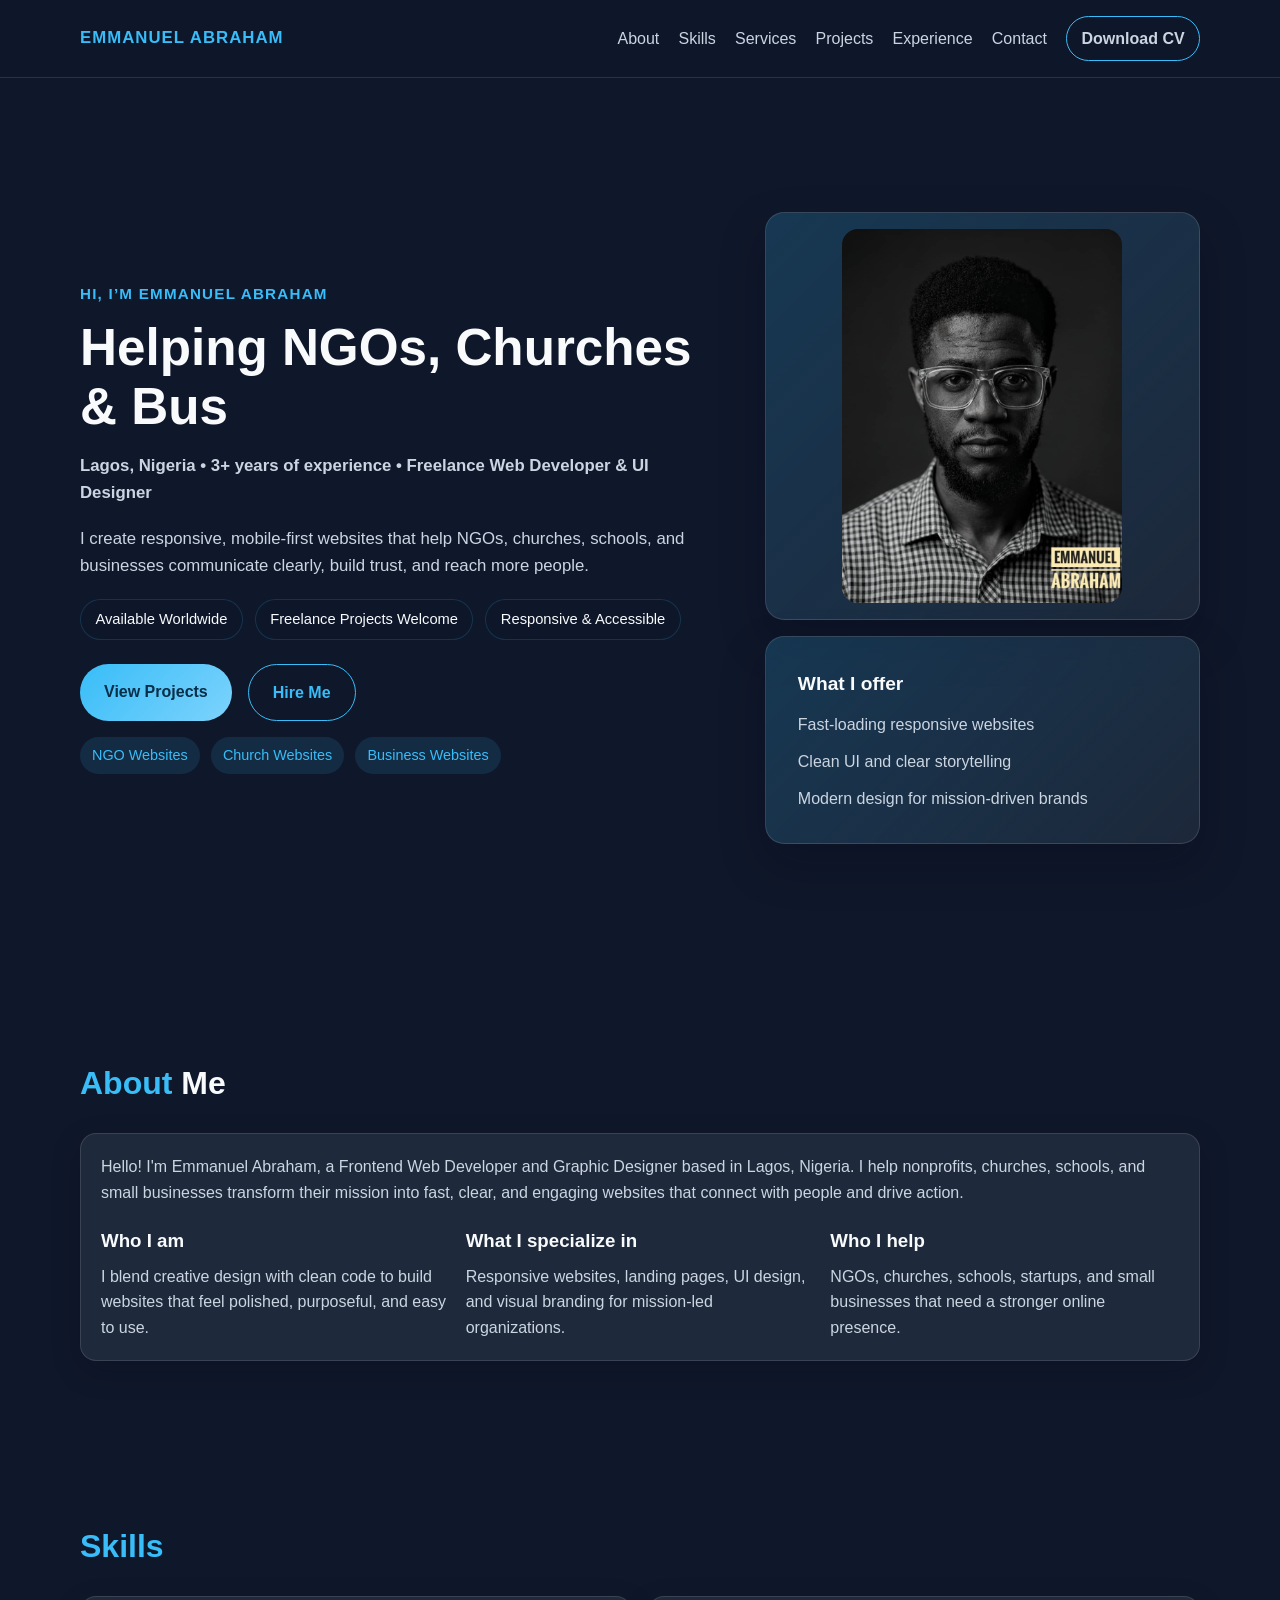
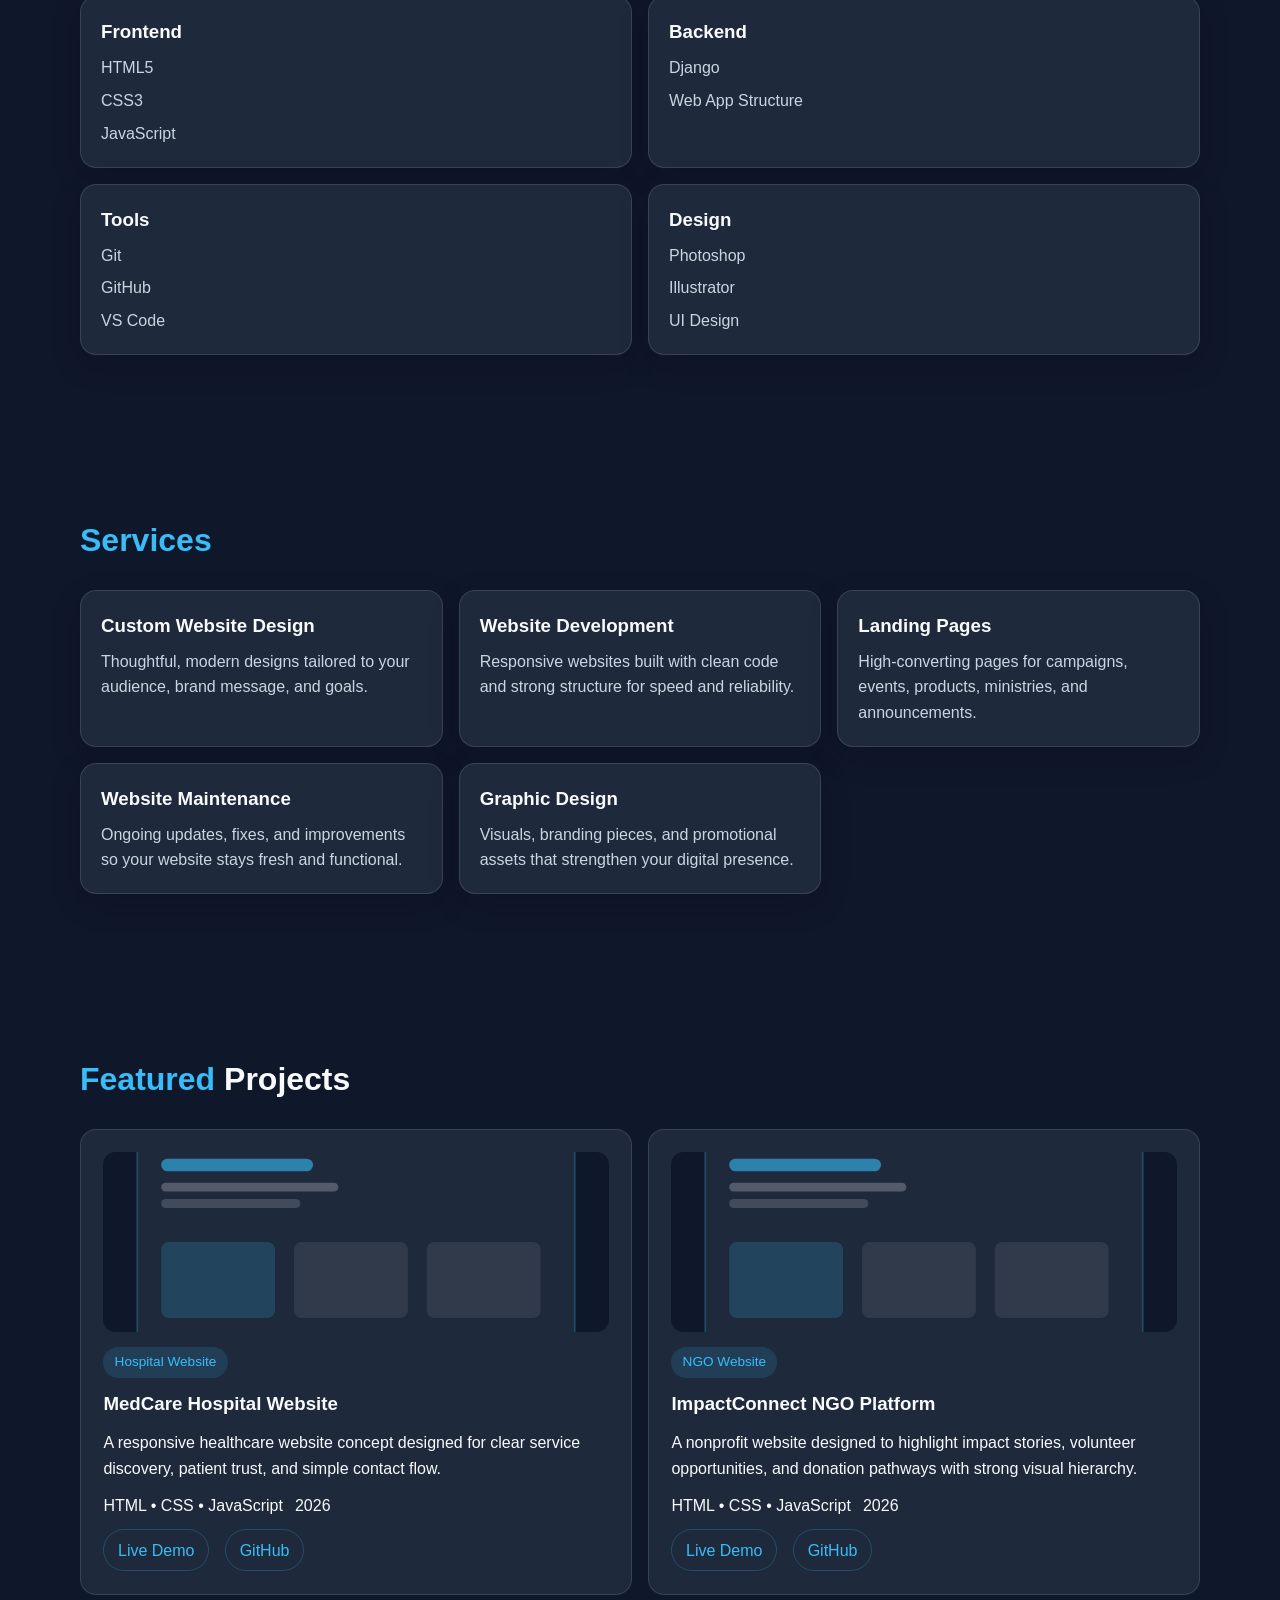
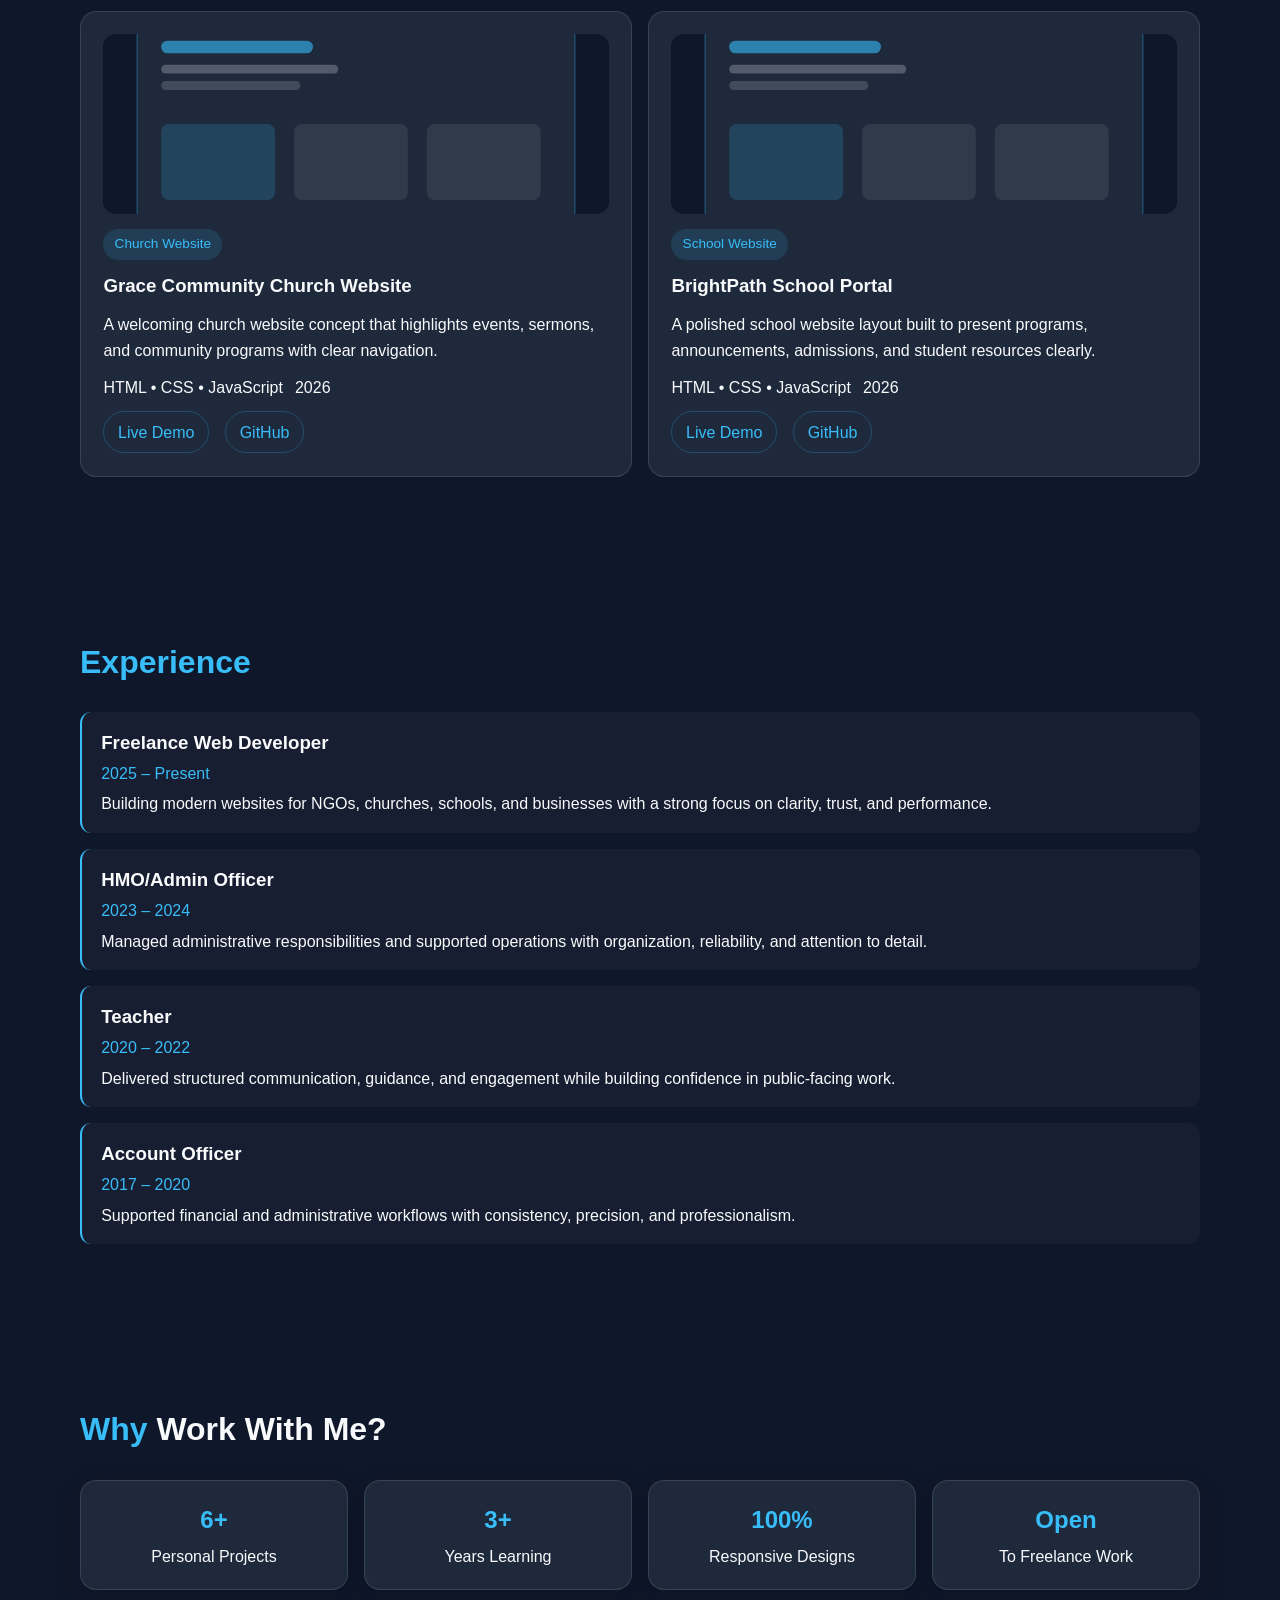
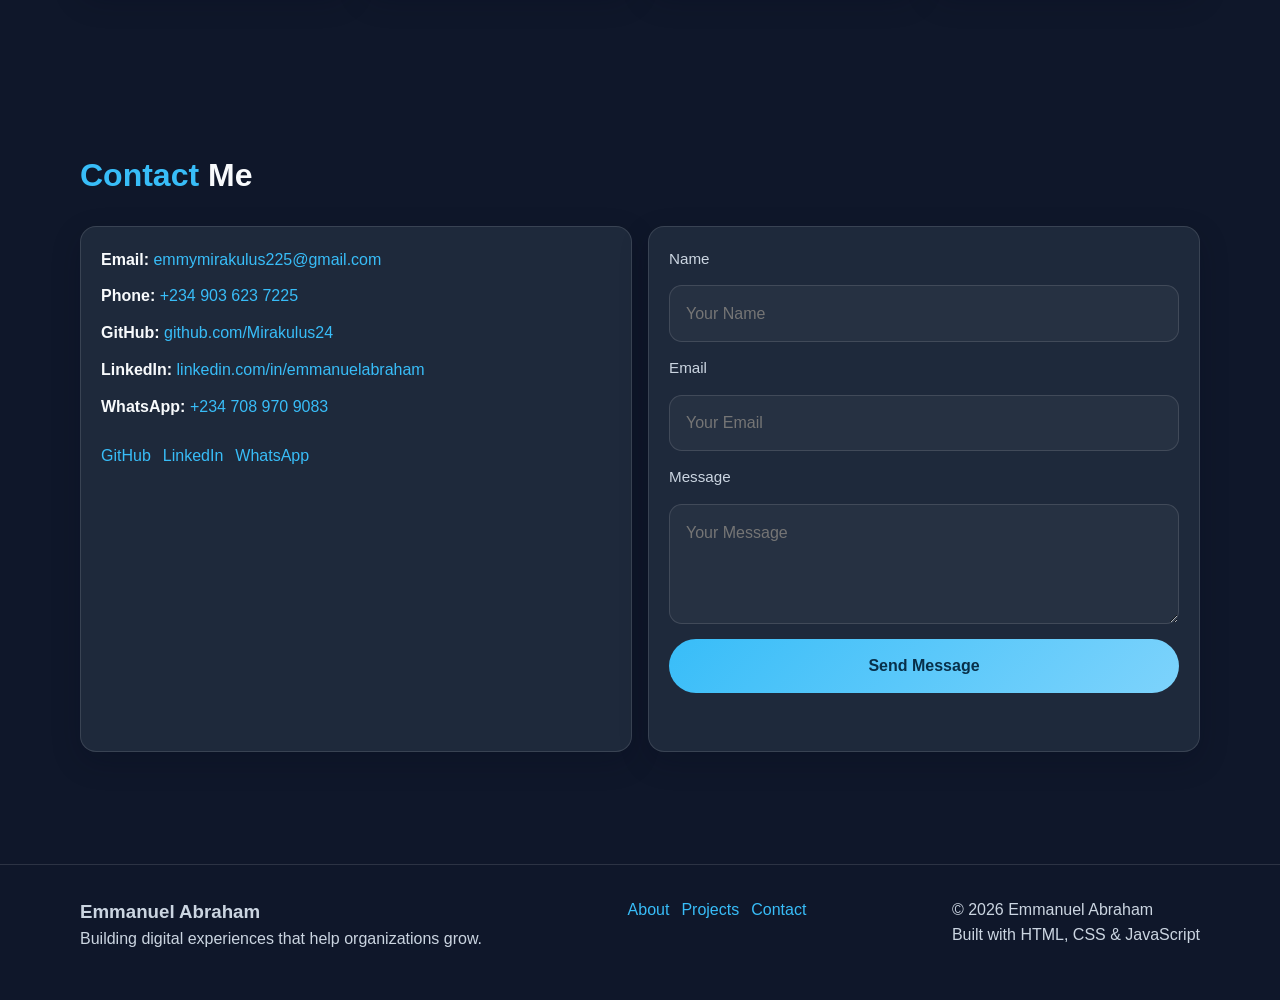
==== commit 0be2c23c: "Add files via upload" ====
--- a/index.html
+++ b/index.html
@@ -224,7 +224,7 @@
             </div>
           </div>
           <div class="card">
-            <form id="contactForm" action="https://formspree.io/f/your-form-id" method="POST" accept-charset="UTF-8">
+            <form id="contactForm" action="https://formspree.io/f/xrenbyjw" method="POST" accept-charset="UTF-8">
               <label for="name">Name</label>
               <input id="name" type="text" name="name" placeholder="Your Name" required />
               <label for="email">Email</label>
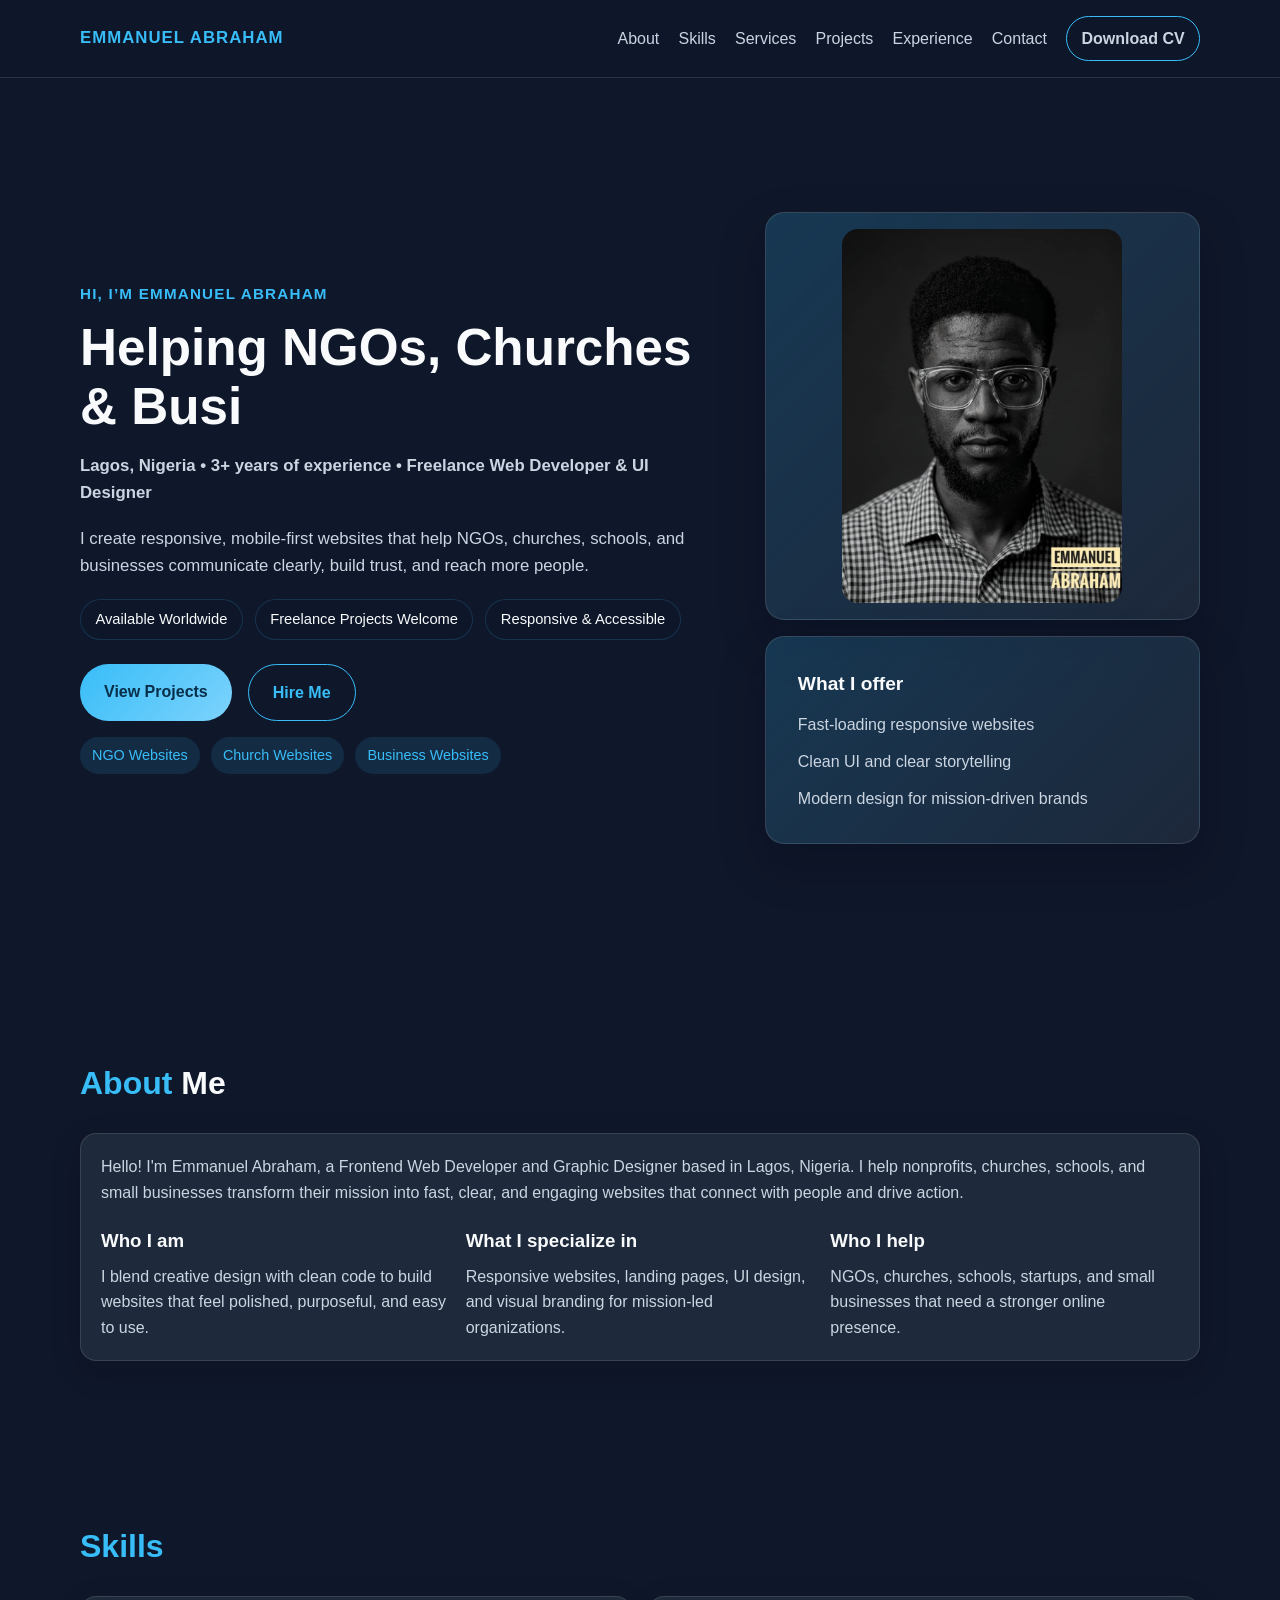
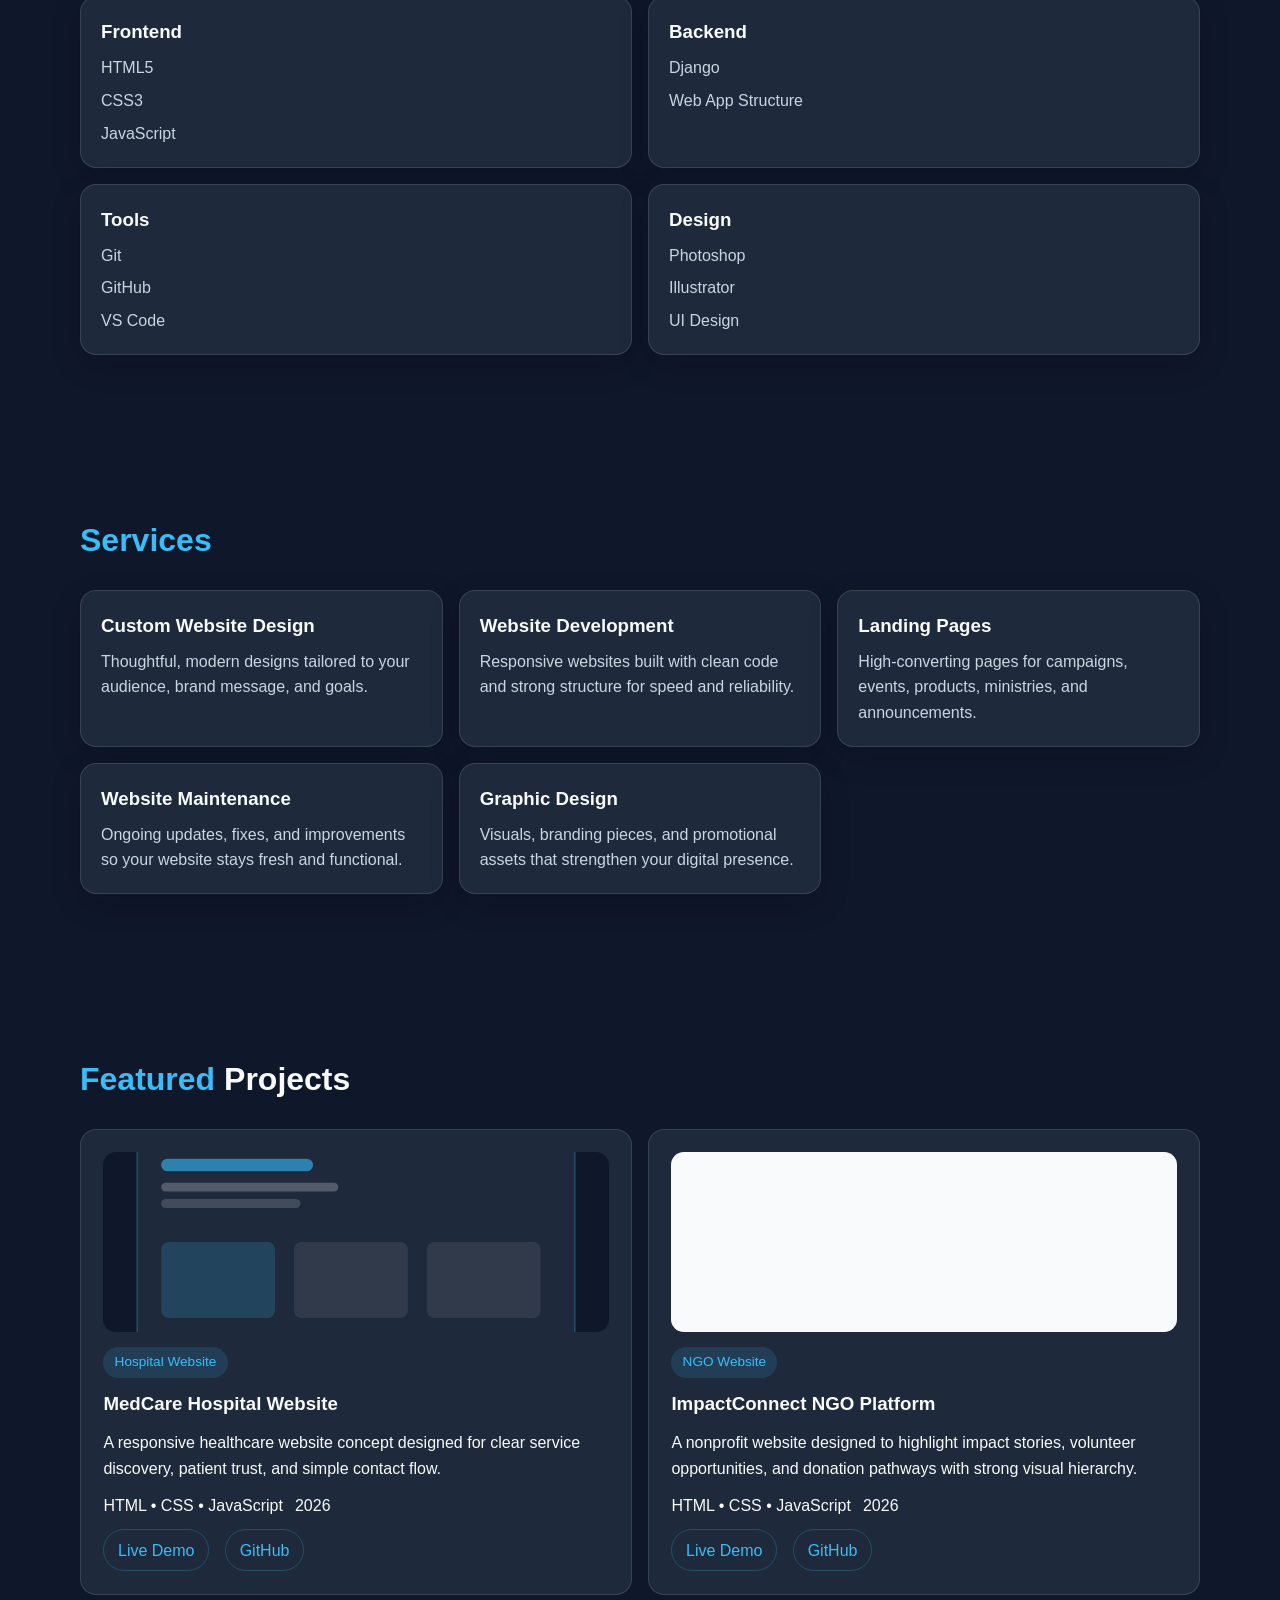
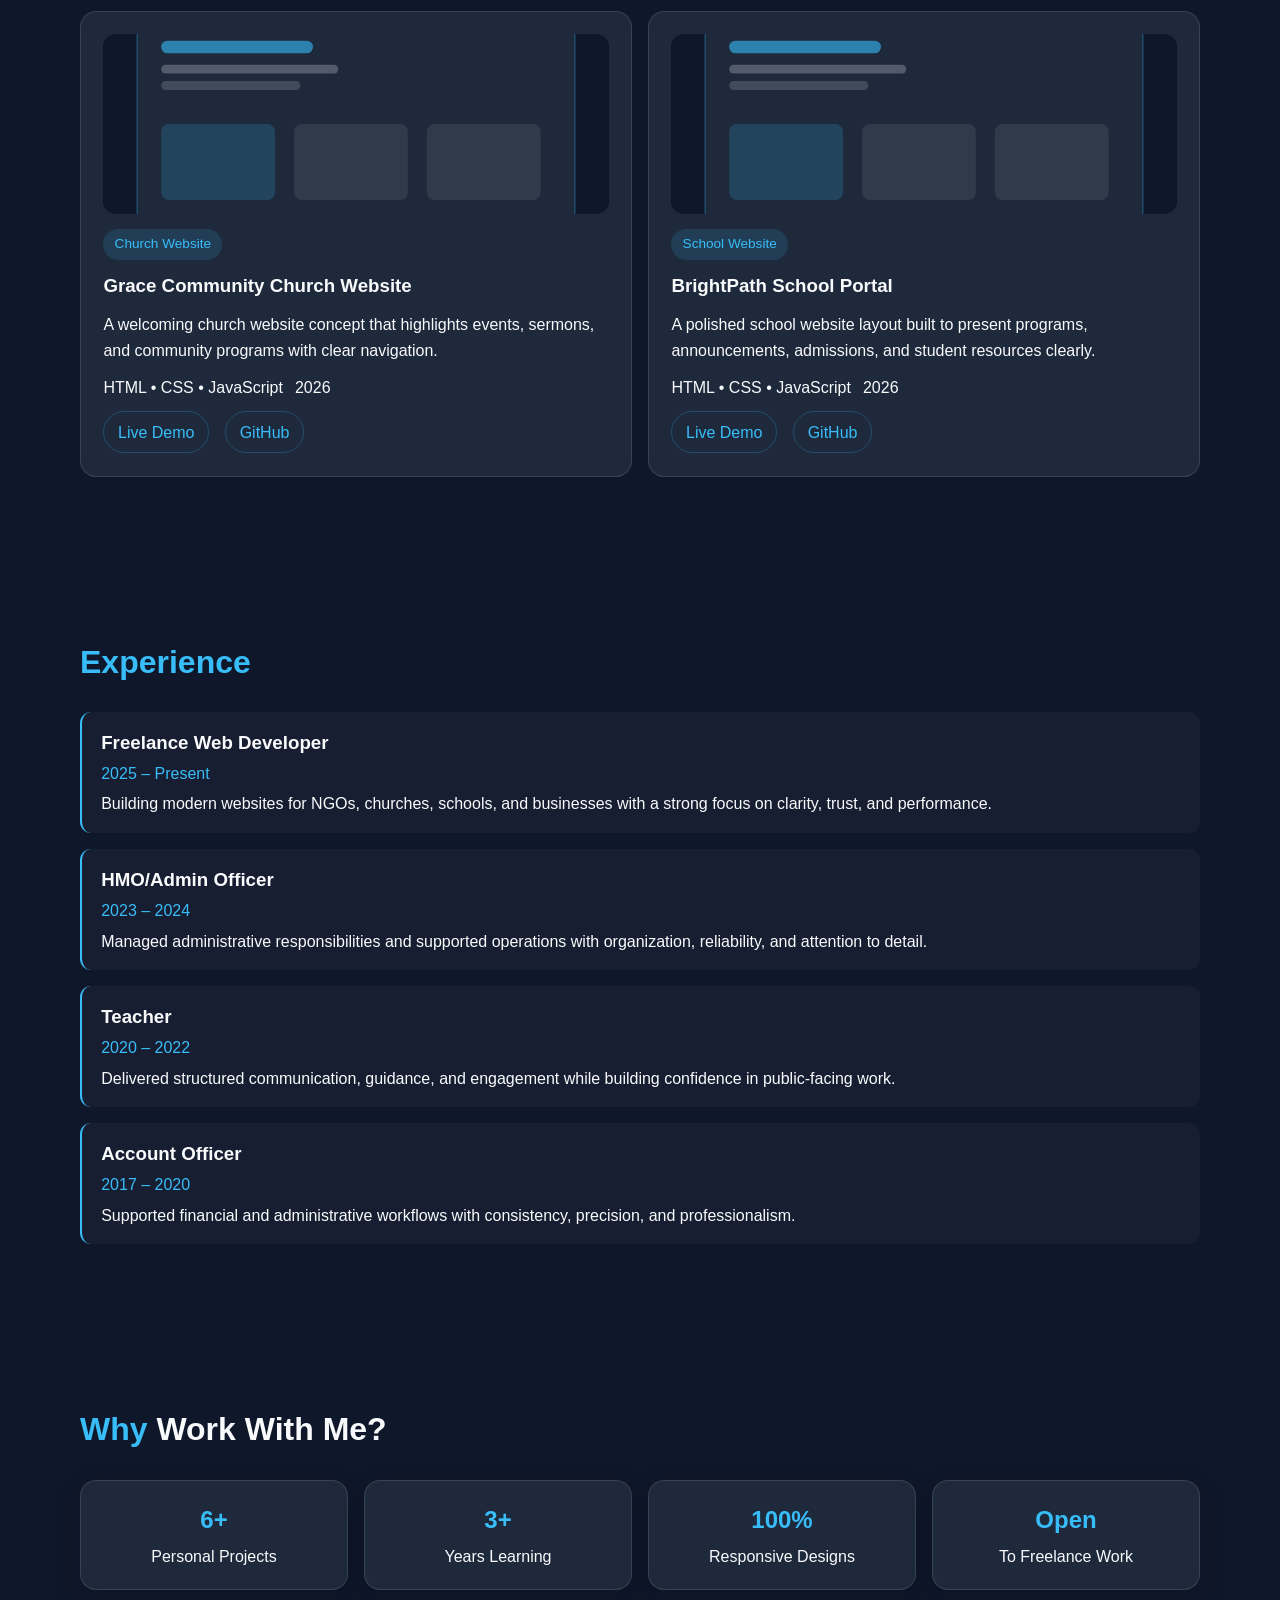
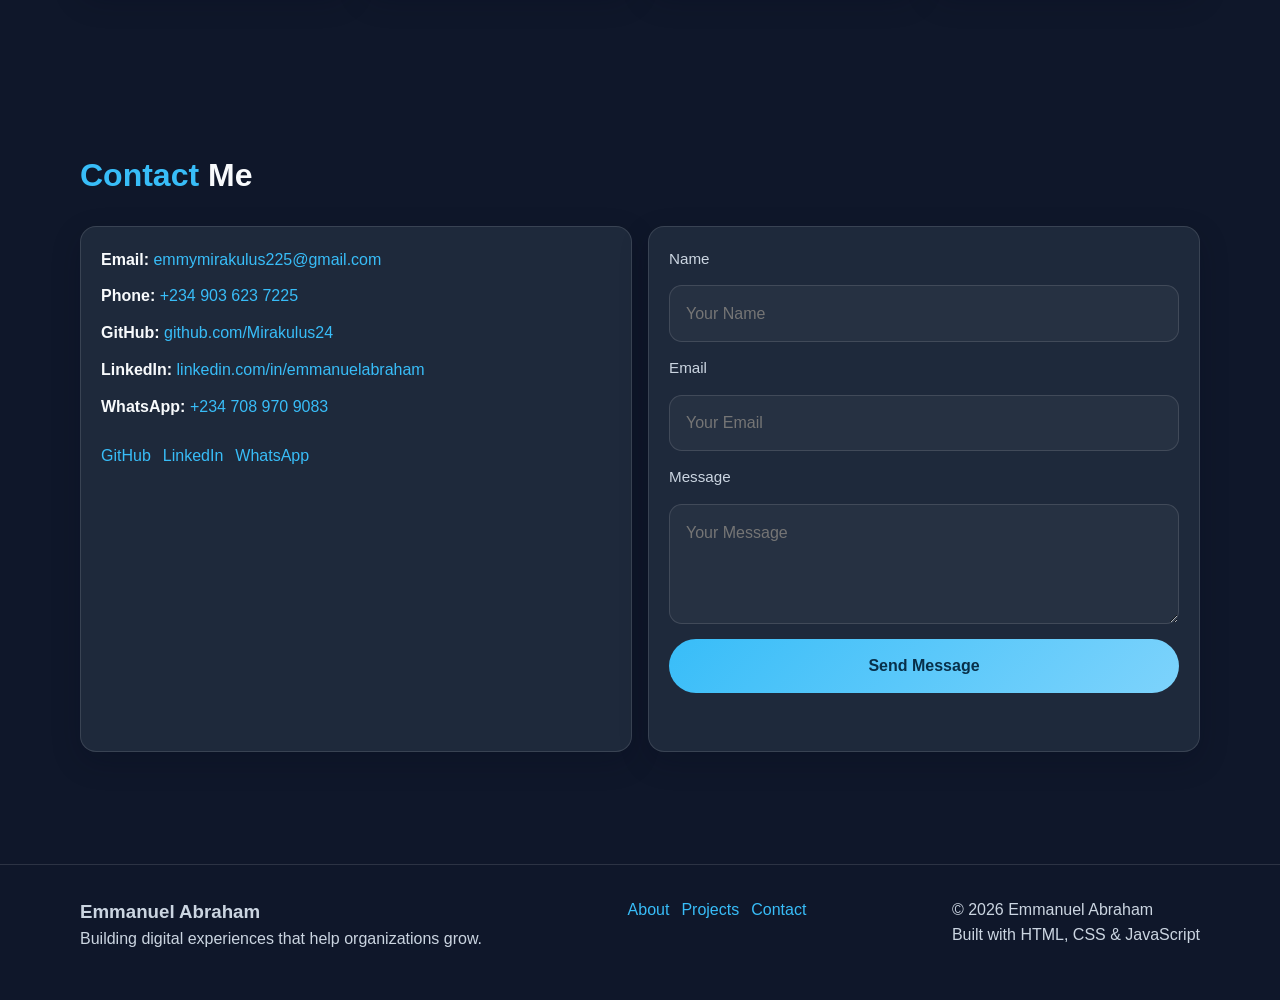
==== commit 85464a70: "Add files via upload" ====
--- a/index.html
+++ b/index.html
@@ -154,12 +154,15 @@
             <div class="project-links"><a href="#">Live Demo</a><a href="#">GitHub</a></div>
           </article>
           <article class="project-card">
-            <img src="assets/project-placeholder.svg" alt="Preview placeholder for an NGO website" />
+            <img src="assets/impactconnect-preview.png" alt="Preview of the ImpactConnect NGO website" />
             <span class="tag">NGO Website</span>
             <h3>ImpactConnect NGO Platform</h3>
             <p>A nonprofit website designed to highlight impact stories, volunteer opportunities, and donation pathways with strong visual hierarchy.</p>
             <div class="project-meta"><span>HTML • CSS • JavaScript</span><span>2026</span></div>
-            <div class="project-links"><a href="#">Live Demo</a><a href="#">GitHub</a></div>
+            <div class="project-links">
+              <a href="https://mirakulus24.github.io/ImpactConnect/" target="_blank" rel="noreferrer">Live Demo</a>
+              <a href="#">GitHub</a>
+            </div>
           </article>
           <article class="project-card">
             <img src="assets/project-placeholder.svg" alt="Preview placeholder for a church website" />
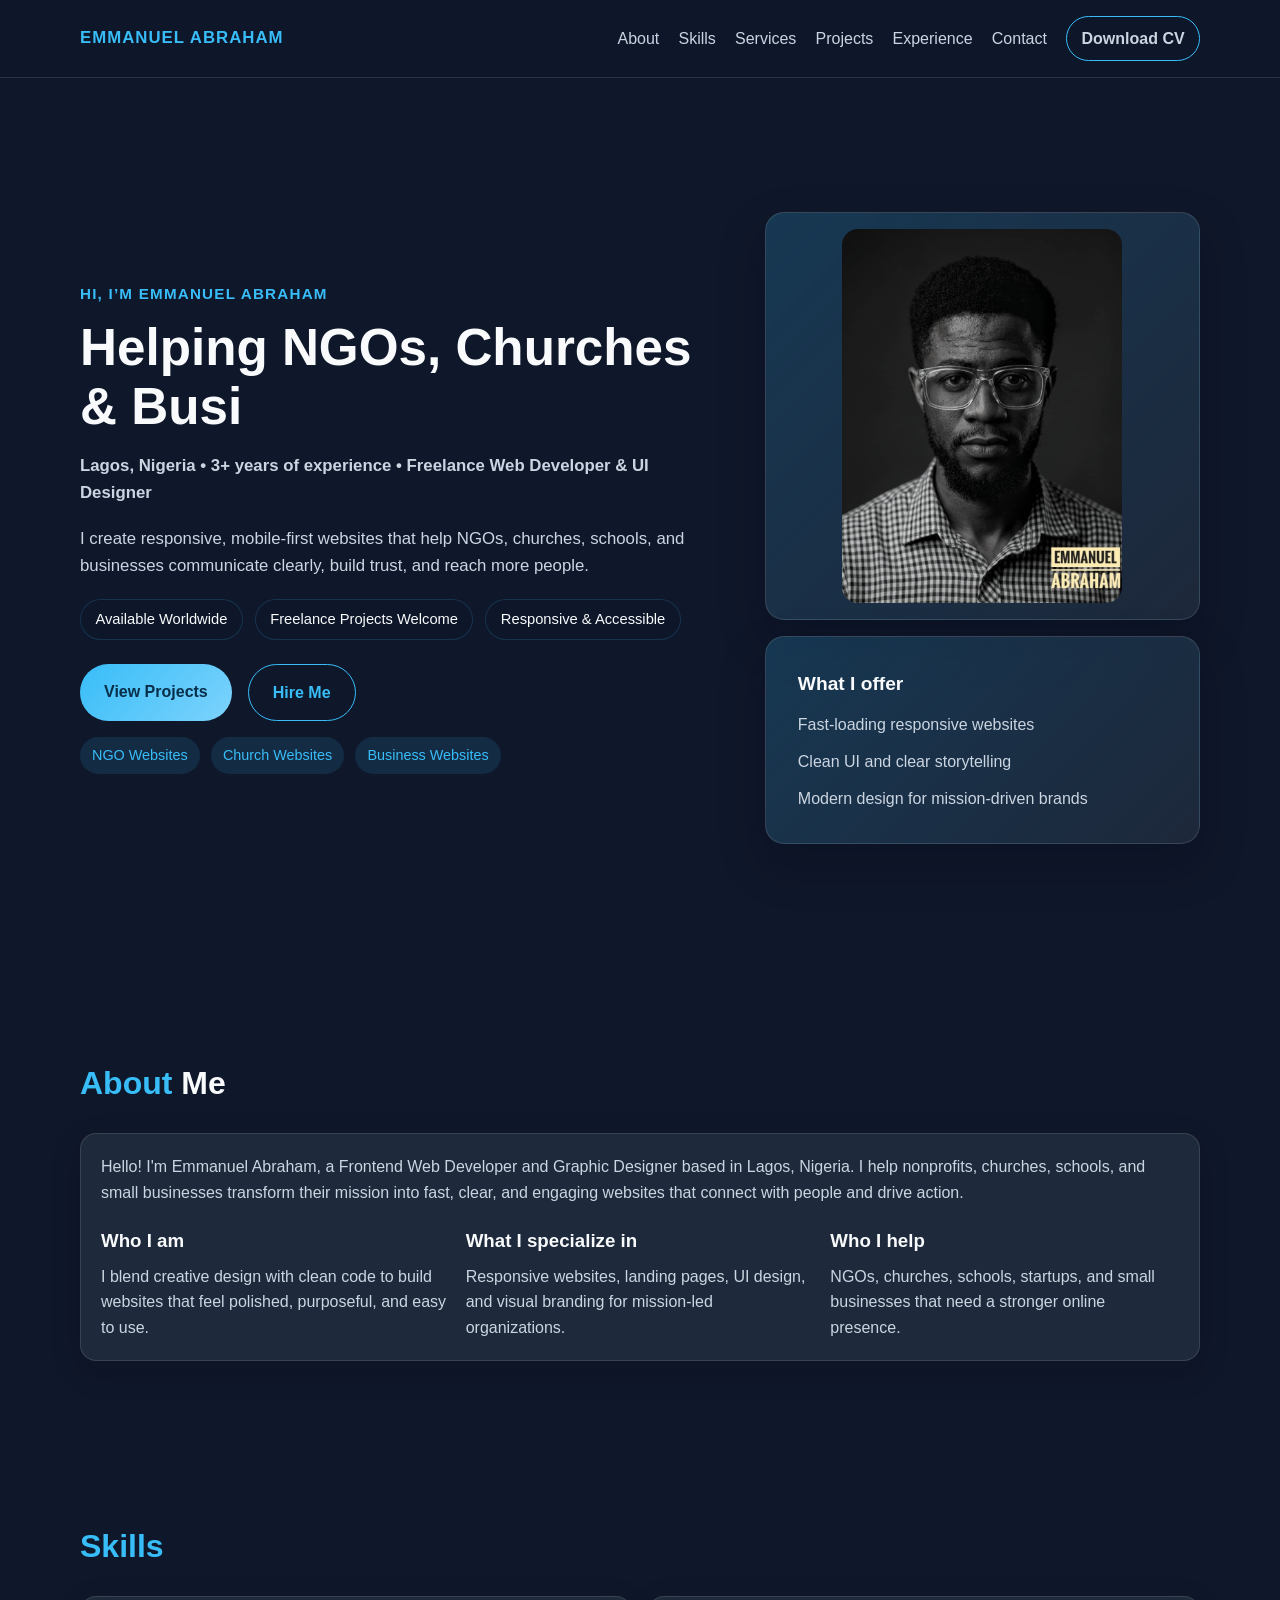
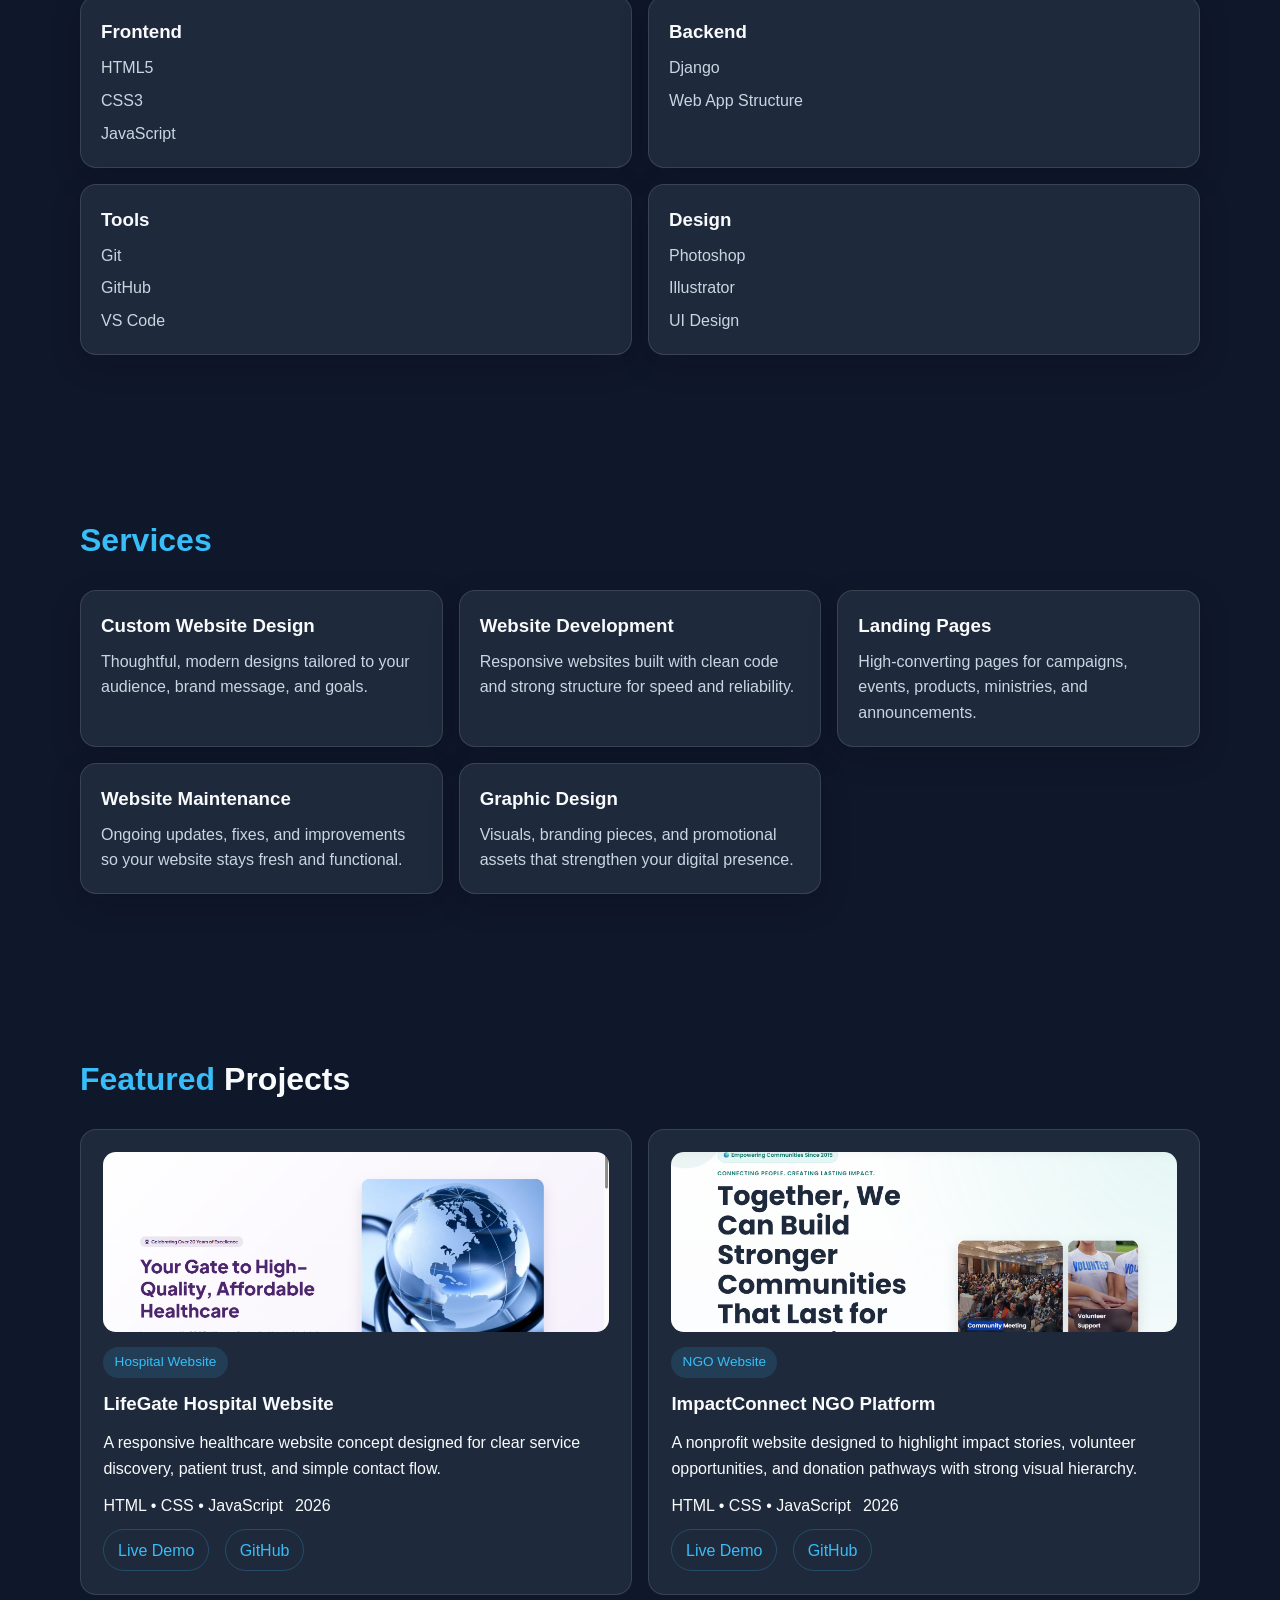
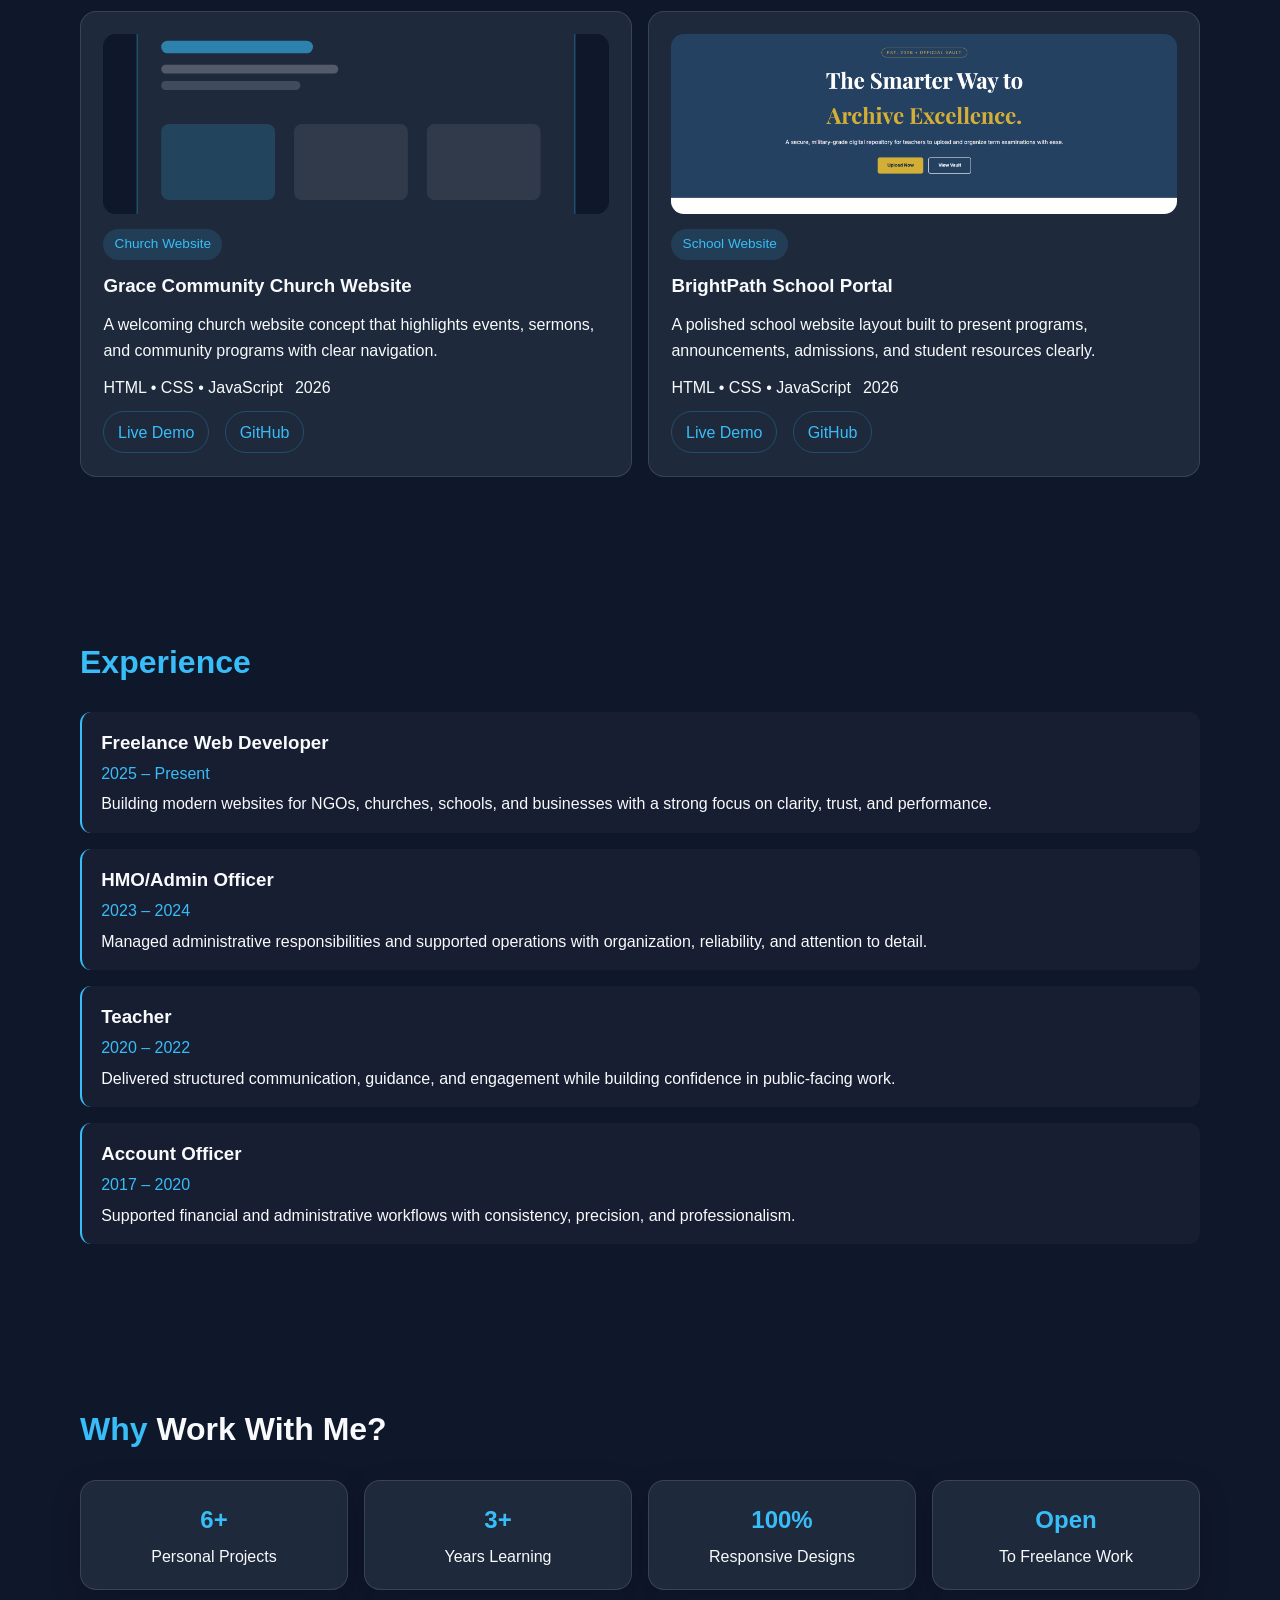
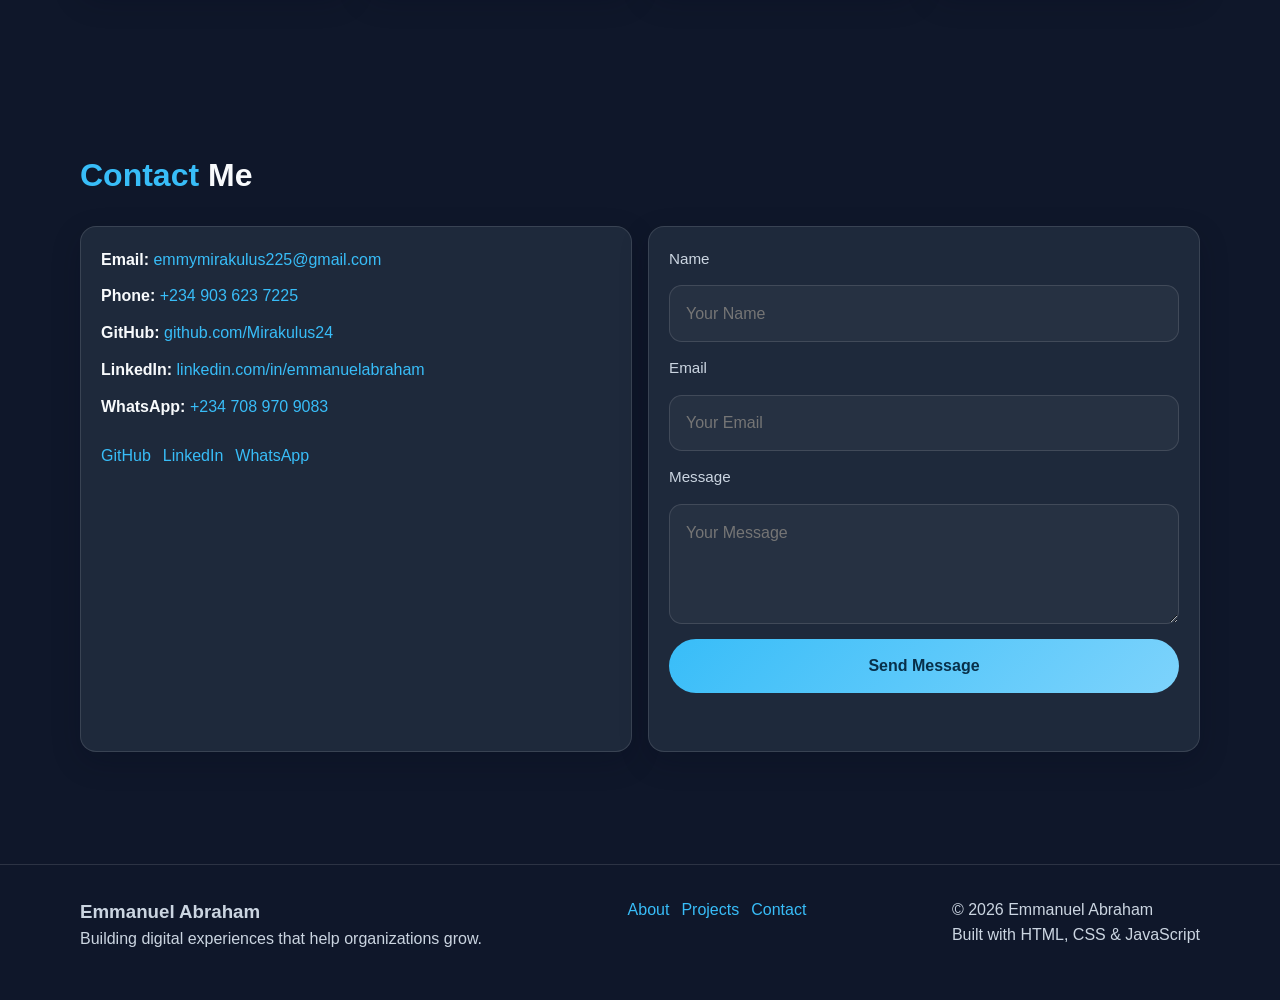
==== commit c2bd4811: "Add files via upload" ====
--- a/index.html
+++ b/index.html
@@ -146,15 +146,15 @@
         <h2 class="section-title"><span>Featured</span> Projects</h2>
         <div class="card-grid project-grid">
           <article class="project-card">
-            <img src="assets/project-placeholder.svg" alt="Preview placeholder for a hospital website" />
+            <img src="assets/Lifegate Specialist Hospital _ 24-Hour Multidisciplinary Care - Google Chrome 7_15_2026 6_12_28 AM.png" alt="Preview placeholder for a hospital website" />
             <span class="tag">Hospital Website</span>
-            <h3>MedCare Hospital Website</h3>
+            <h3>LifeGate Hospital Website</h3>
             <p>A responsive healthcare website concept designed for clear service discovery, patient trust, and simple contact flow.</p>
             <div class="project-meta"><span>HTML • CSS • JavaScript</span><span>2026</span></div>
-            <div class="project-links"><a href="#">Live Demo</a><a href="#">GitHub</a></div>
-          </article>
-          <article class="project-card">
-            <img src="assets/impactconnect-preview.png" alt="Preview of the ImpactConnect NGO website" />
+            <div class="project-links"><a href="https://lifegatespecialisthospital.it.com/" target="_blank" rel="noreferrer">Live Demo</a><a href="#">GitHub</a></div>
+          </article>
+          <article class="project-card">
+            <img src="assets/ImpactConnect.png" alt="Preview of the ImpactConnect NGO website" />
             <span class="tag">NGO Website</span>
             <h3>ImpactConnect NGO Platform</h3>
             <p>A nonprofit website designed to highlight impact stories, volunteer opportunities, and donation pathways with strong visual hierarchy.</p>
@@ -173,12 +173,12 @@
             <div class="project-links"><a href="#">Live Demo</a><a href="#">GitHub</a></div>
           </article>
           <article class="project-card">
-            <img src="assets/project-placeholder.svg" alt="Preview placeholder for a school website" />
+            <img src="assets/ManuelExamVault _ Secure Academic Storage - Google Chrome 7_15_2026 6_18_02 AM.png" alt="Preview placeholder for a school website" />
             <span class="tag">School Website</span>
             <h3>BrightPath School Portal</h3>
             <p>A polished school website layout built to present programs, announcements, admissions, and student resources clearly.</p>
             <div class="project-meta"><span>HTML • CSS • JavaScript</span><span>2026</span></div>
-            <div class="project-links"><a href="#">Live Demo</a><a href="#">GitHub</a></div>
+            <div class="project-links"><a href="https://mirakulus24.github.io/examuploads/" target="_blank" rel="noreferrer">Live Demo</a><a href="#">GitHub</a></div>
           </article>
         </div>
       </div>
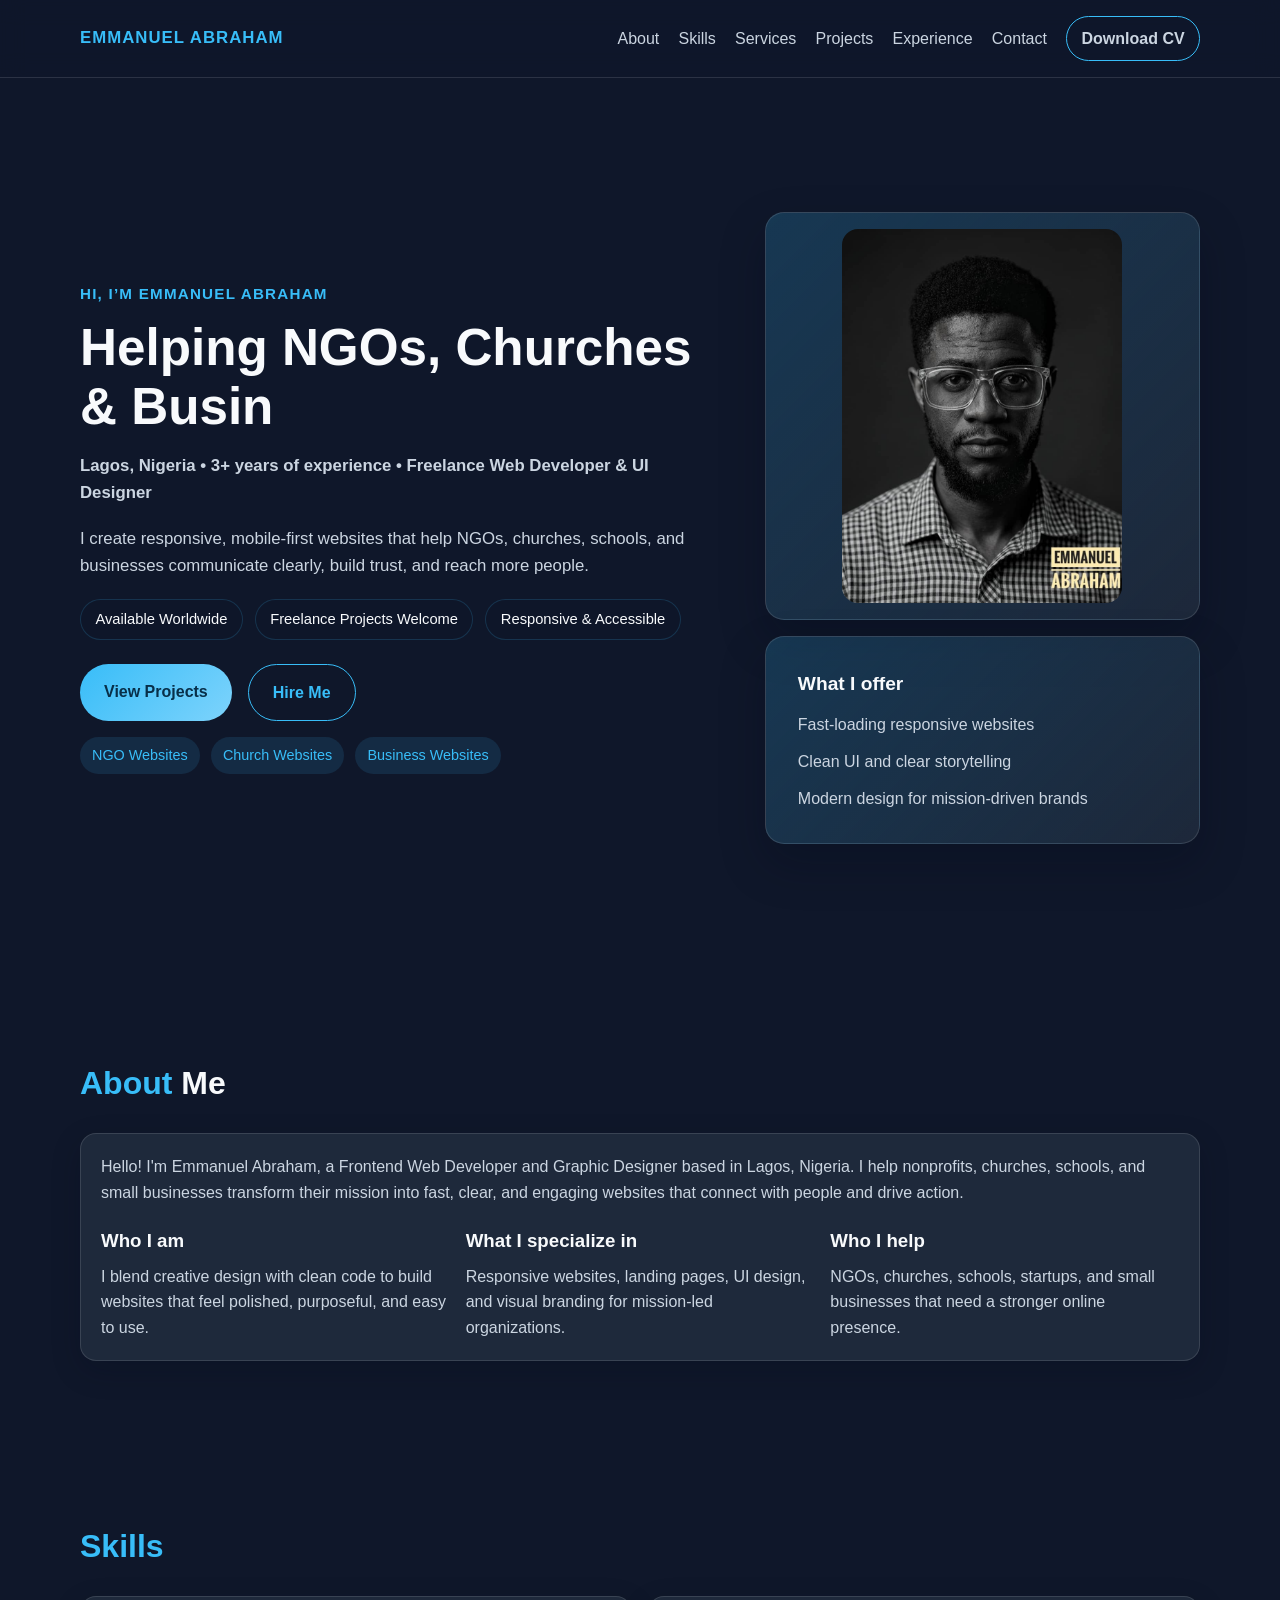
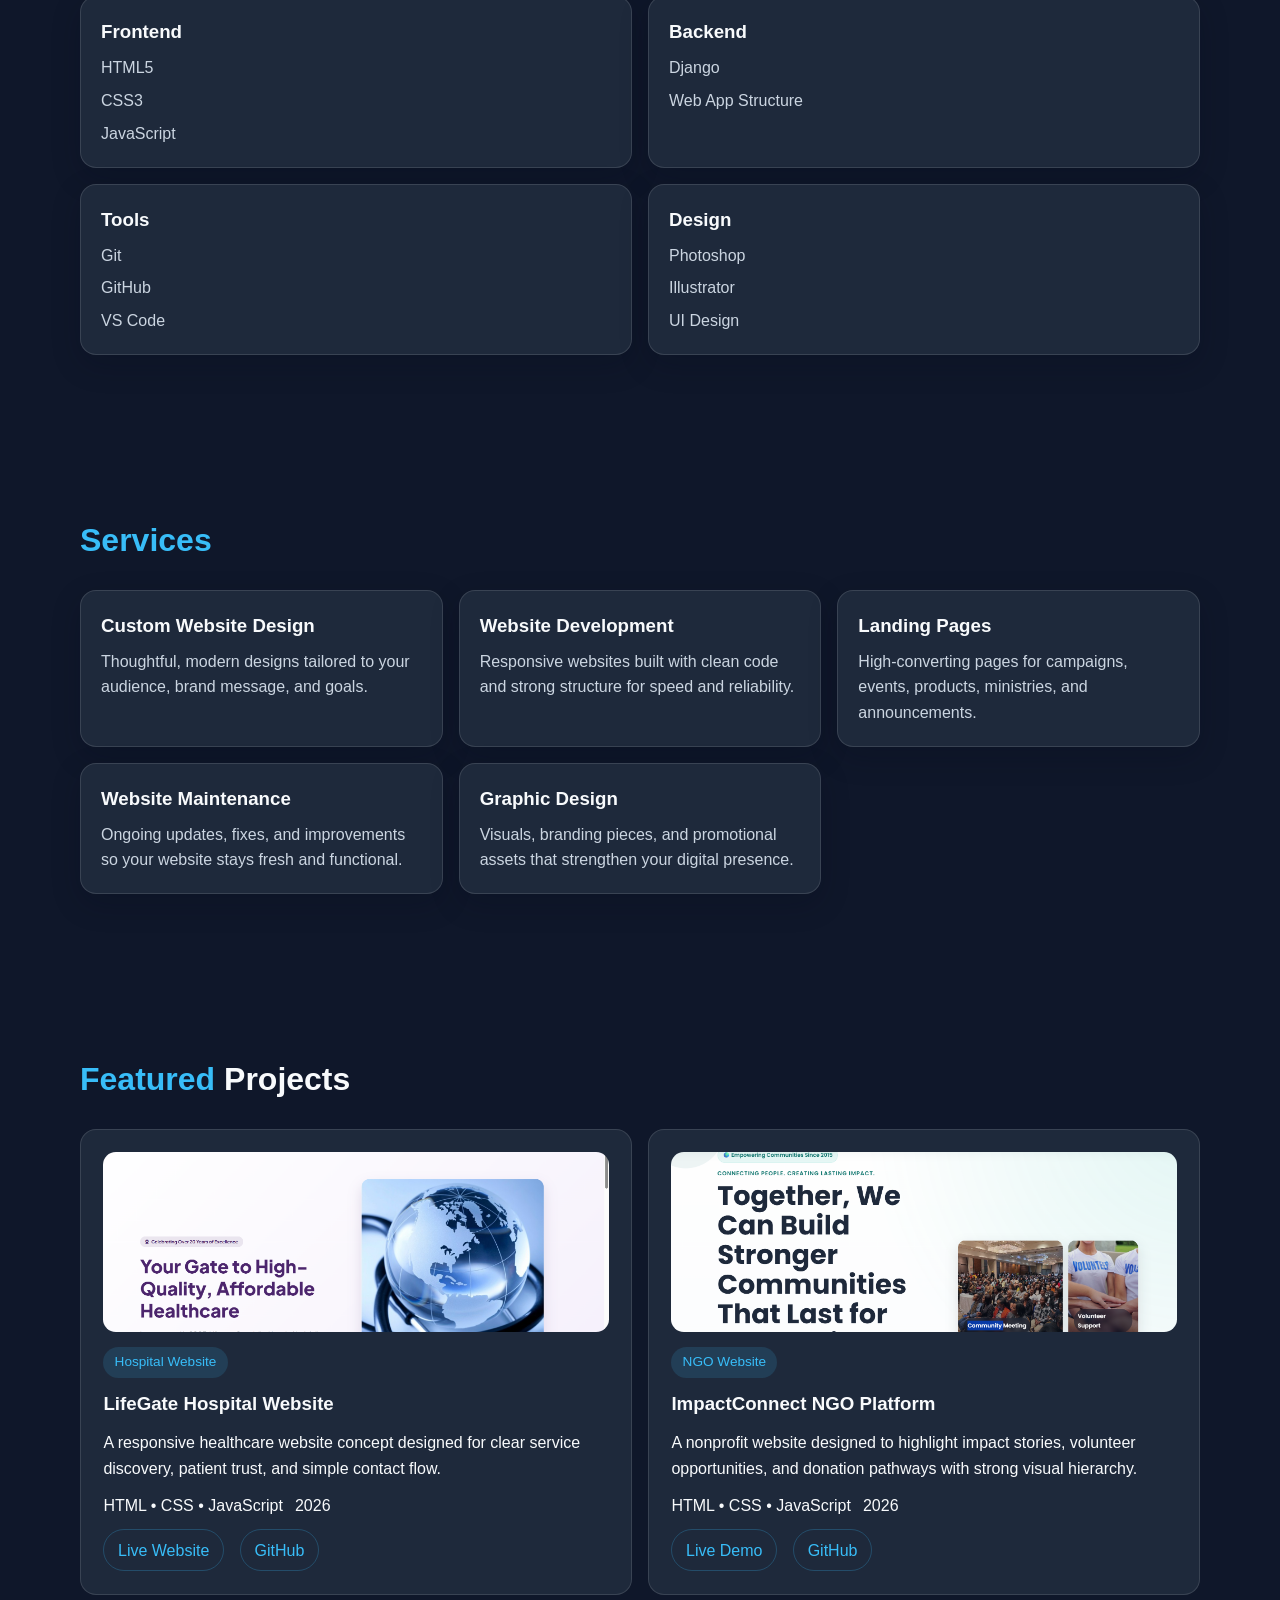
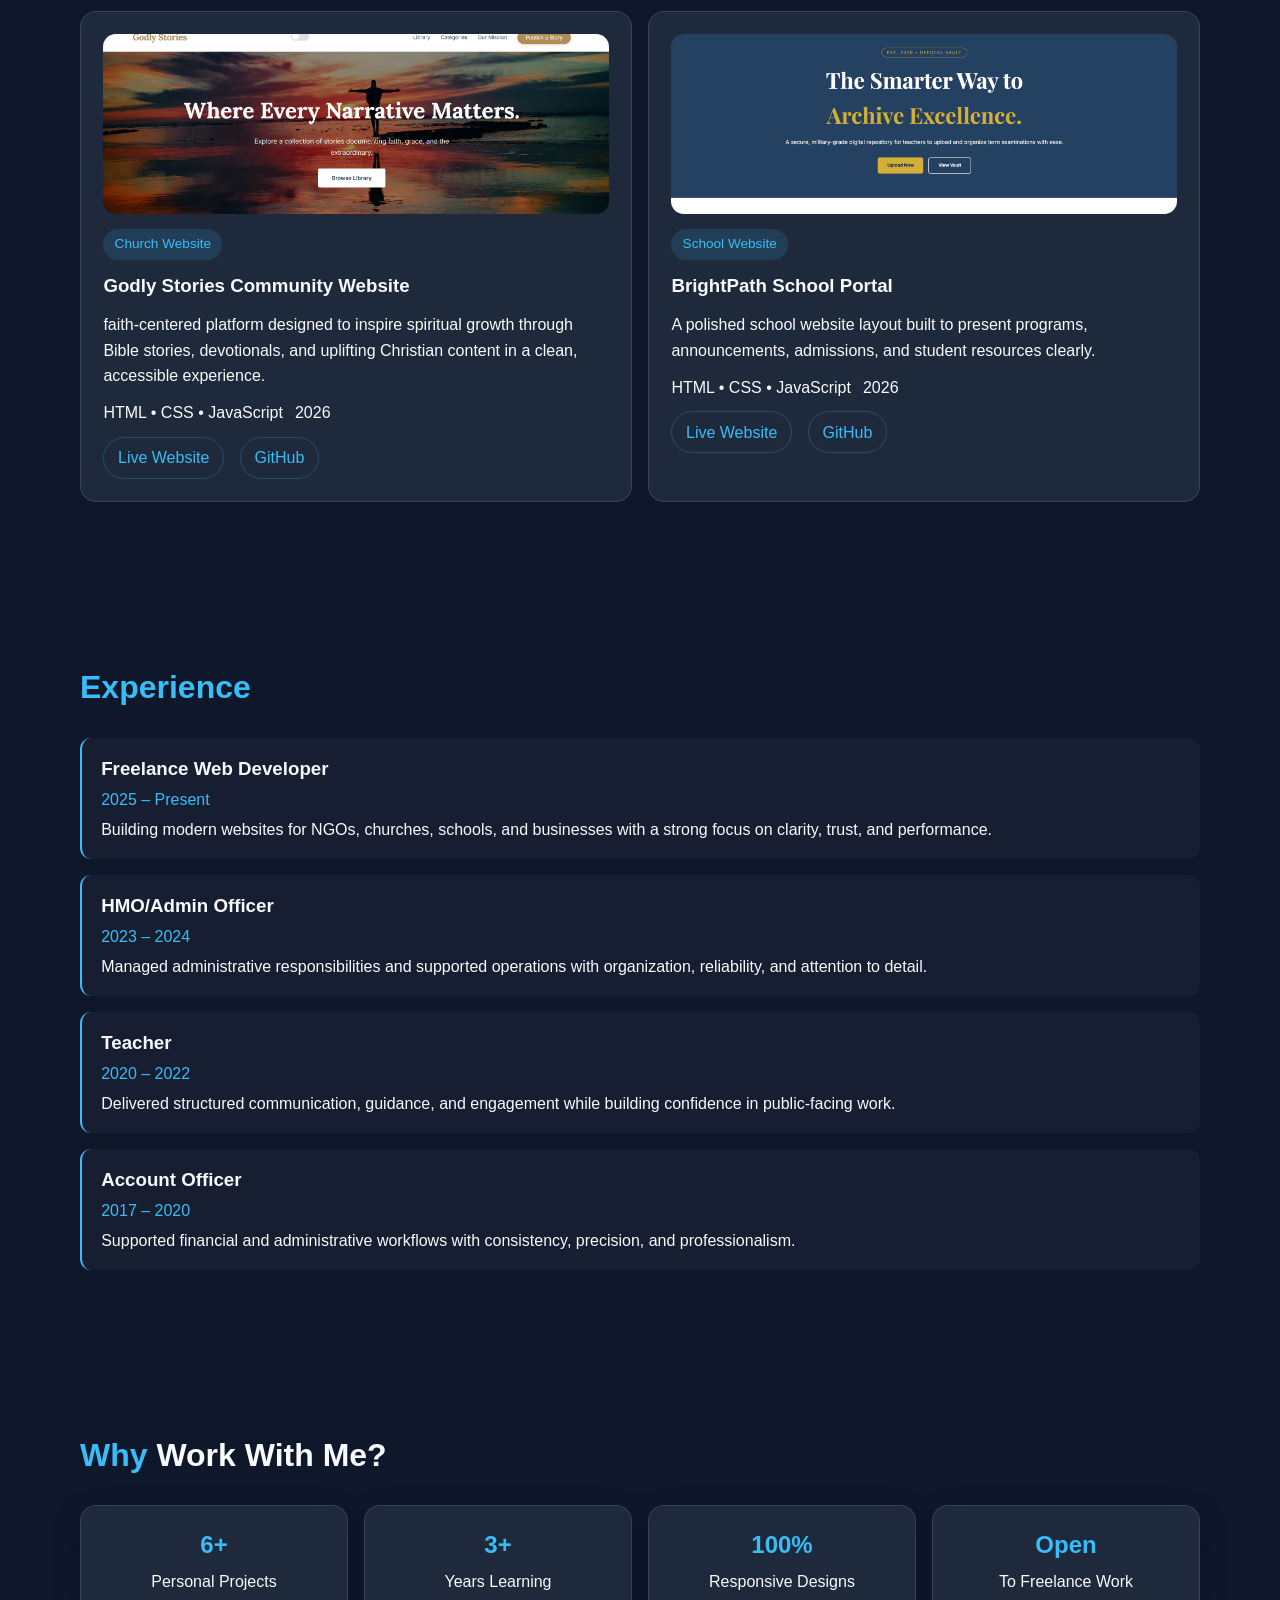
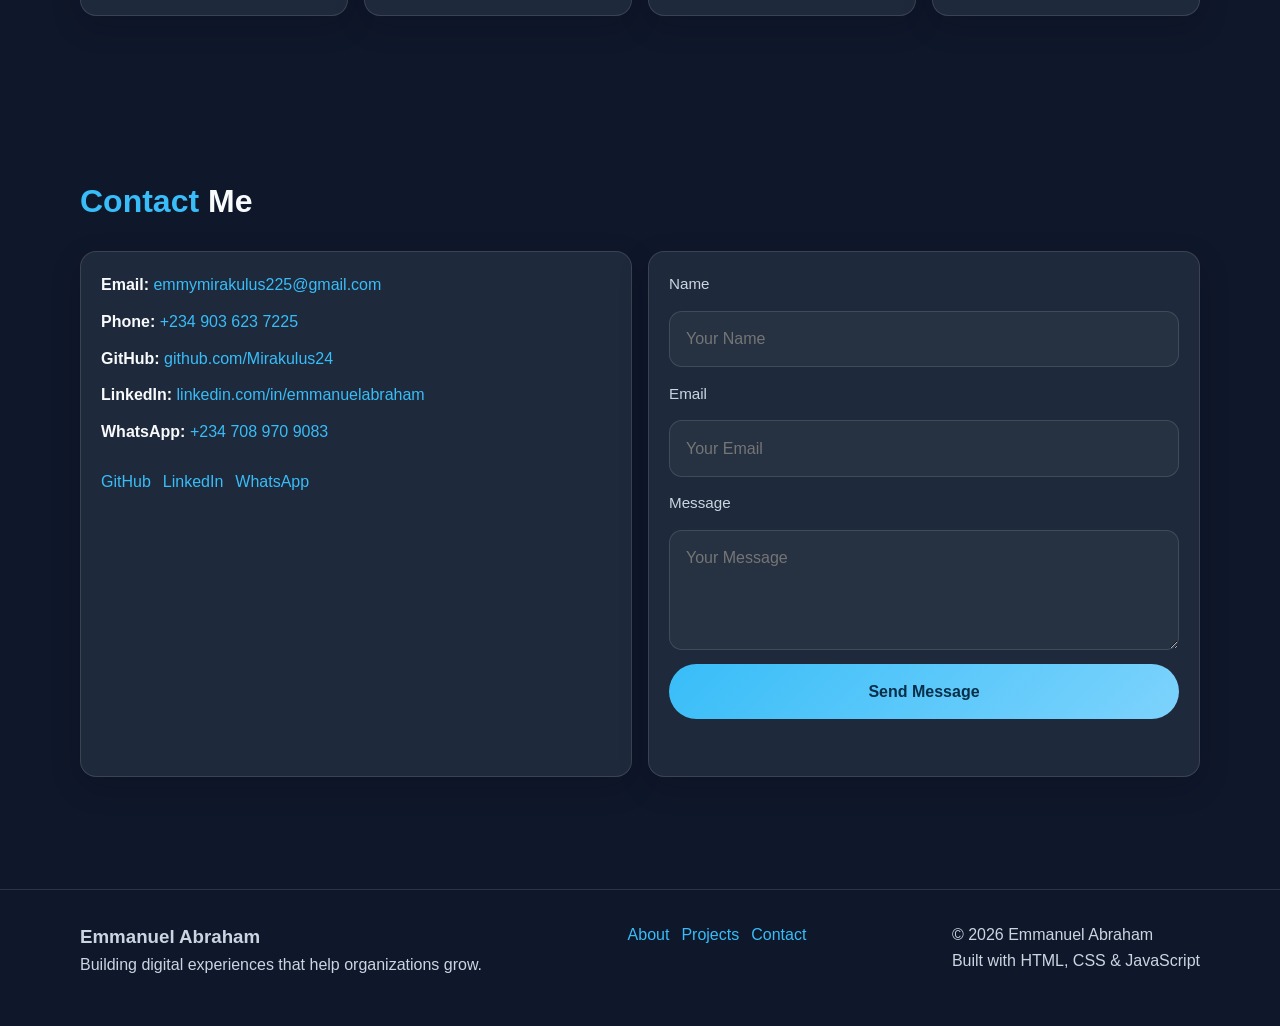
==== commit d9eff6a8: "Add files via upload" ====
--- a/index.html
+++ b/index.html
@@ -151,7 +151,7 @@
             <h3>LifeGate Hospital Website</h3>
             <p>A responsive healthcare website concept designed for clear service discovery, patient trust, and simple contact flow.</p>
             <div class="project-meta"><span>HTML • CSS • JavaScript</span><span>2026</span></div>
-            <div class="project-links"><a href="https://lifegatespecialisthospital.it.com/" target="_blank" rel="noreferrer">Live Demo</a><a href="#">GitHub</a></div>
+            <div class="project-links"><a href="https://lifegatespecialisthospital.it.com/" target="_blank" rel="noreferrer">Live Website</a><a href="#">GitHub</a></div>
           </article>
           <article class="project-card">
             <img src="assets/ImpactConnect.png" alt="Preview of the ImpactConnect NGO website" />
@@ -165,12 +165,12 @@
             </div>
           </article>
           <article class="project-card">
-            <img src="assets/project-placeholder.svg" alt="Preview placeholder for a church website" />
+            <img src="assets/GodlyStories.png.png" alt="Preview of the Godly stories Community website" />
             <span class="tag">Church Website</span>
-            <h3>Grace Community Church Website</h3>
-            <p>A welcoming church website concept that highlights events, sermons, and community programs with clear navigation.</p>
-            <div class="project-meta"><span>HTML • CSS • JavaScript</span><span>2026</span></div>
-            <div class="project-links"><a href="#">Live Demo</a><a href="#">GitHub</a></div>
+            <h3>Godly Stories Community Website</h3>
+            <p>faith-centered platform designed to inspire spiritual growth through Bible stories, devotionals, and uplifting Christian content in a clean, accessible experience.</p>
+            <div class="project-meta"><span>HTML • CSS • JavaScript</span><span>2026</span></div>
+            <div class="project-links"><a href="https://mirakulus24.github.io/godly-stories/">Live Website</a><a href="#">GitHub</a></div>
           </article>
           <article class="project-card">
             <img src="assets/ManuelExamVault _ Secure Academic Storage - Google Chrome 7_15_2026 6_18_02 AM.png" alt="Preview placeholder for a school website" />
@@ -178,7 +178,7 @@
             <h3>BrightPath School Portal</h3>
             <p>A polished school website layout built to present programs, announcements, admissions, and student resources clearly.</p>
             <div class="project-meta"><span>HTML • CSS • JavaScript</span><span>2026</span></div>
-            <div class="project-links"><a href="https://mirakulus24.github.io/examuploads/" target="_blank" rel="noreferrer">Live Demo</a><a href="#">GitHub</a></div>
+            <div class="project-links"><a href="https://mirakulus24.github.io/examuploads/" target="_blank" rel="noreferrer">Live Website</a><a href="#">GitHub</a></div>
           </article>
         </div>
       </div>
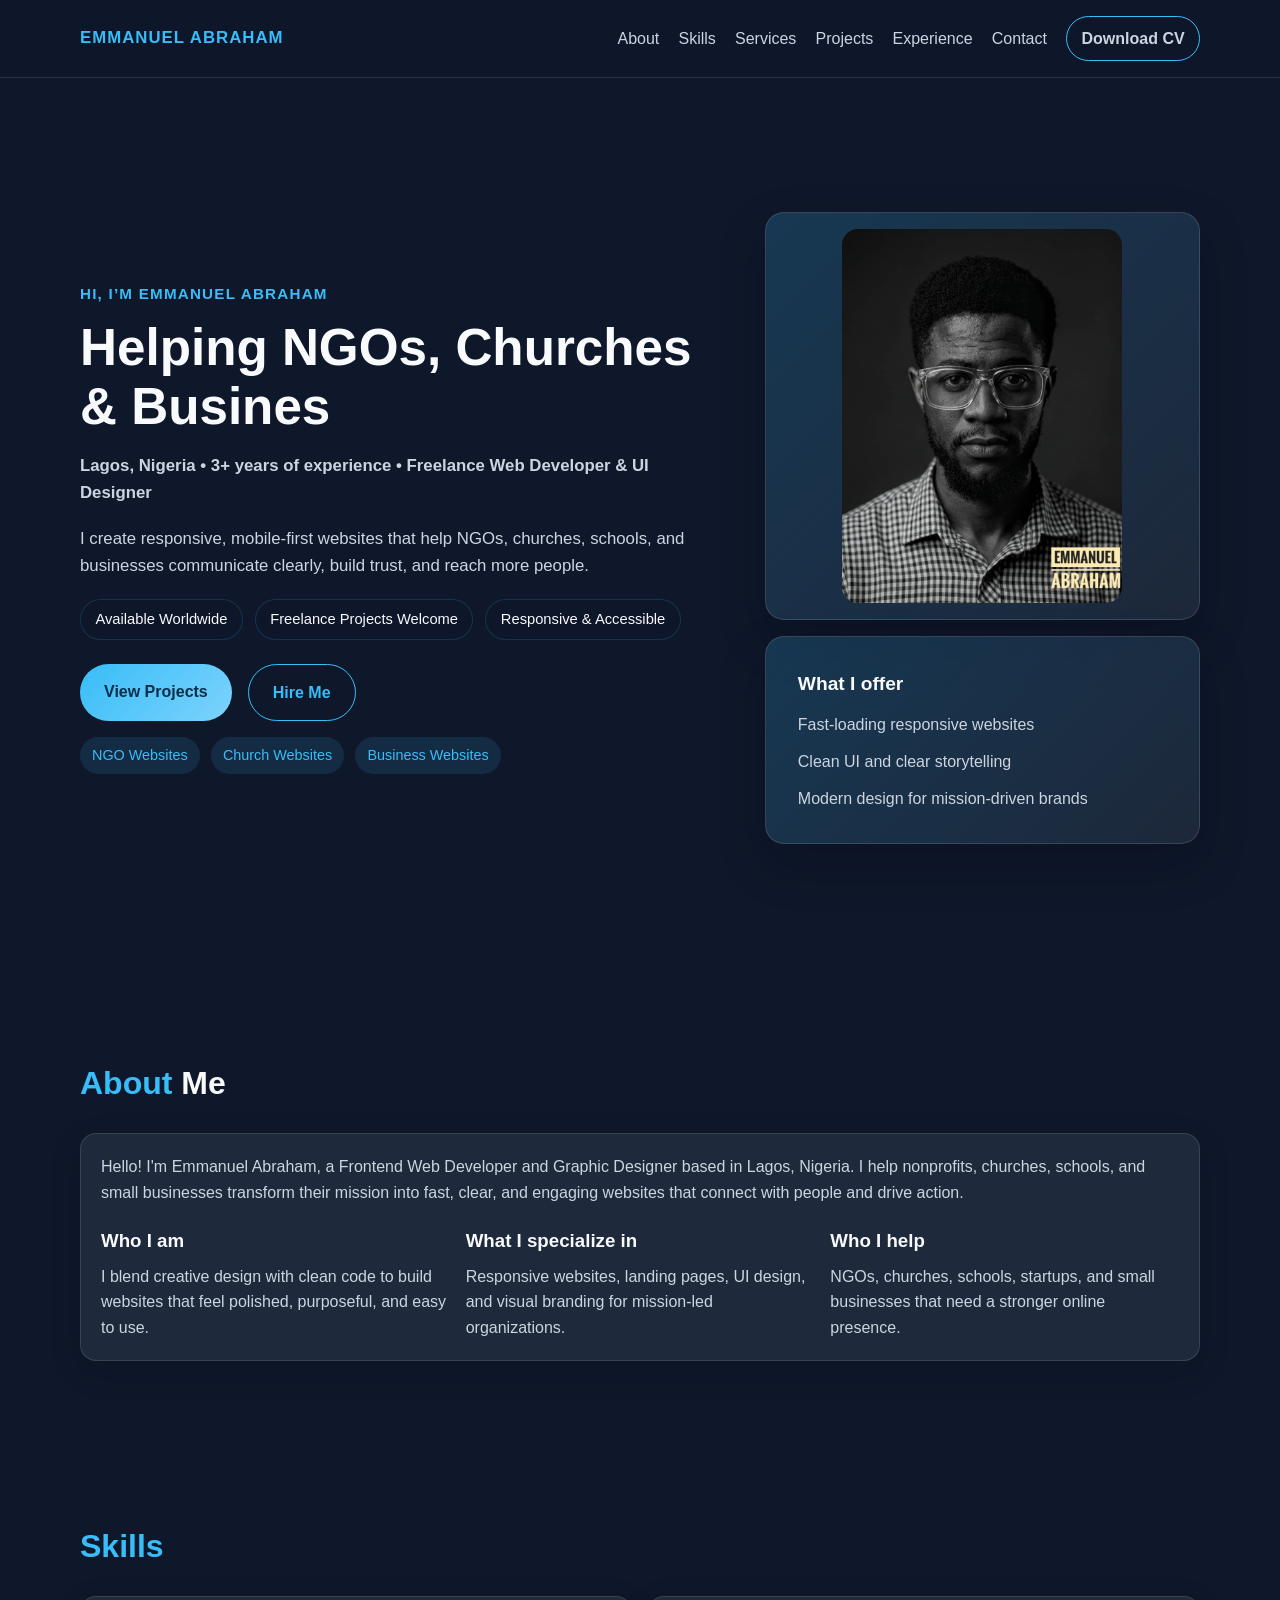
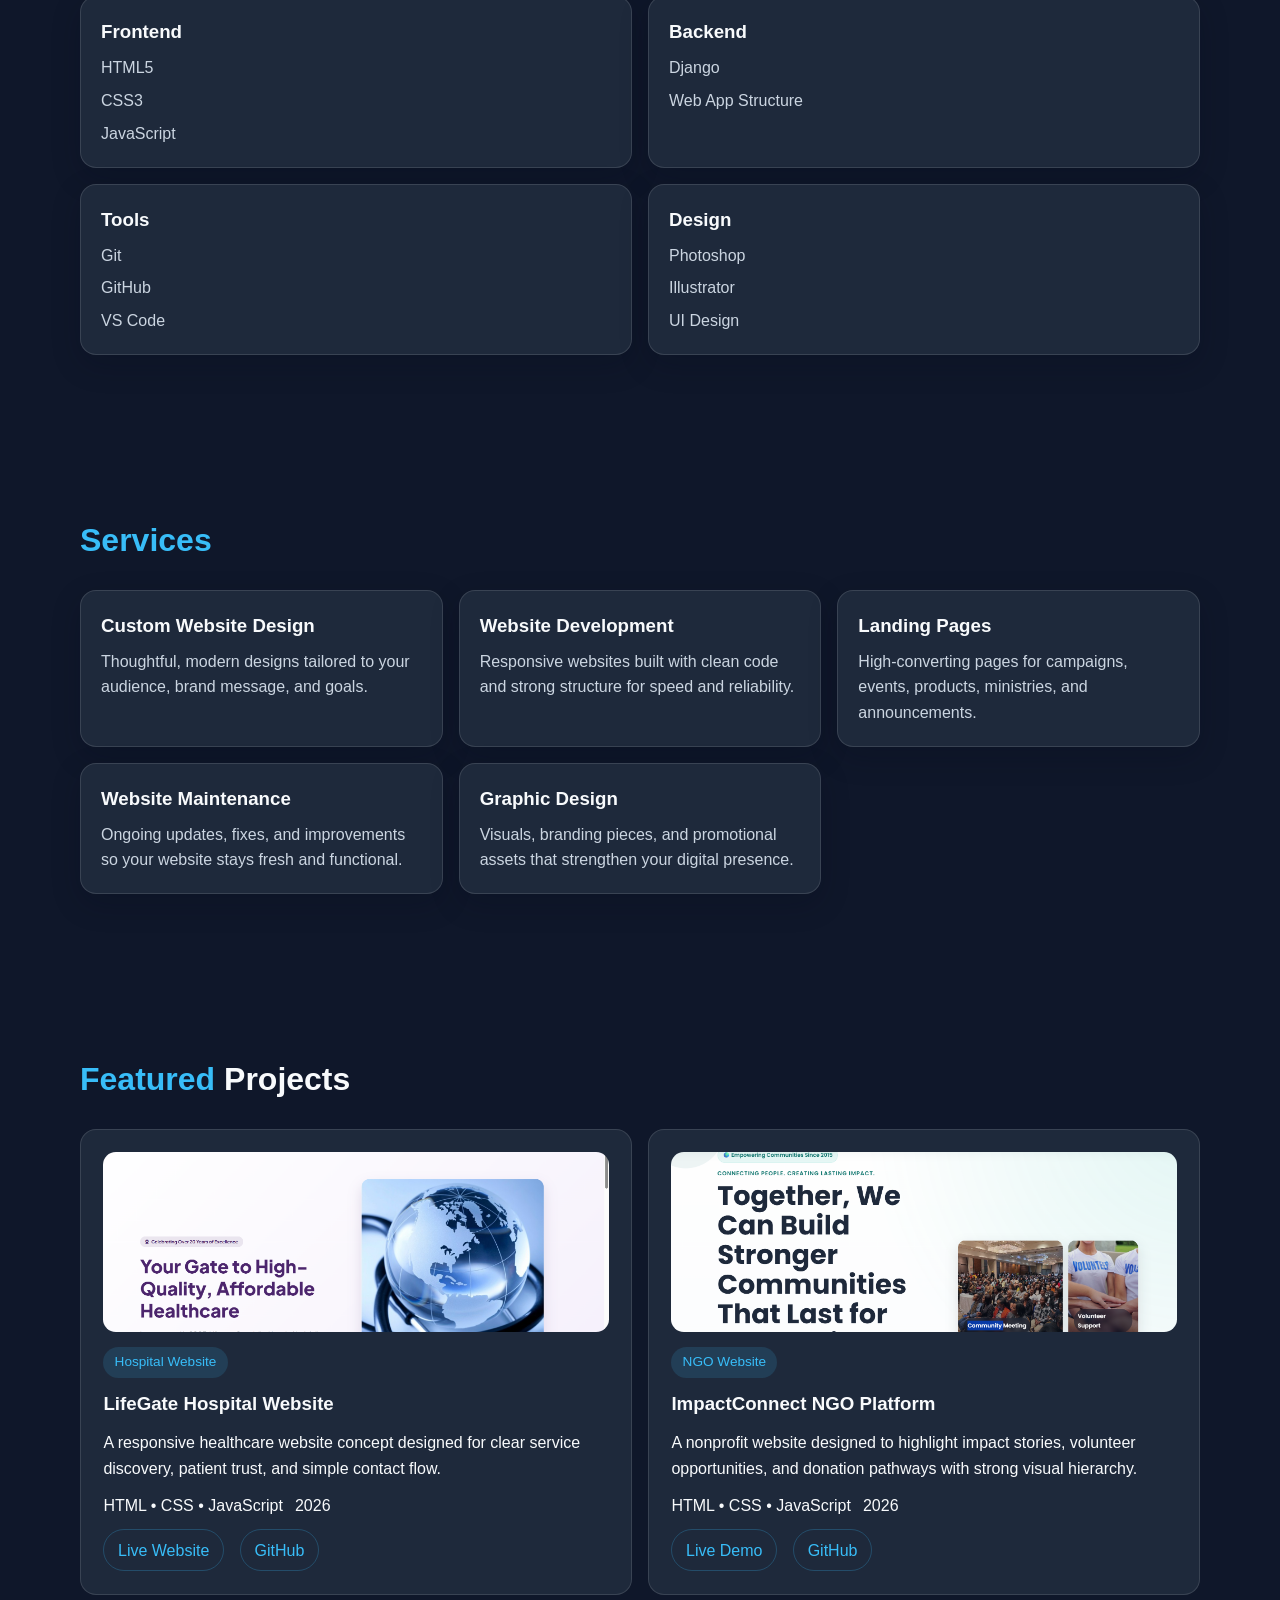
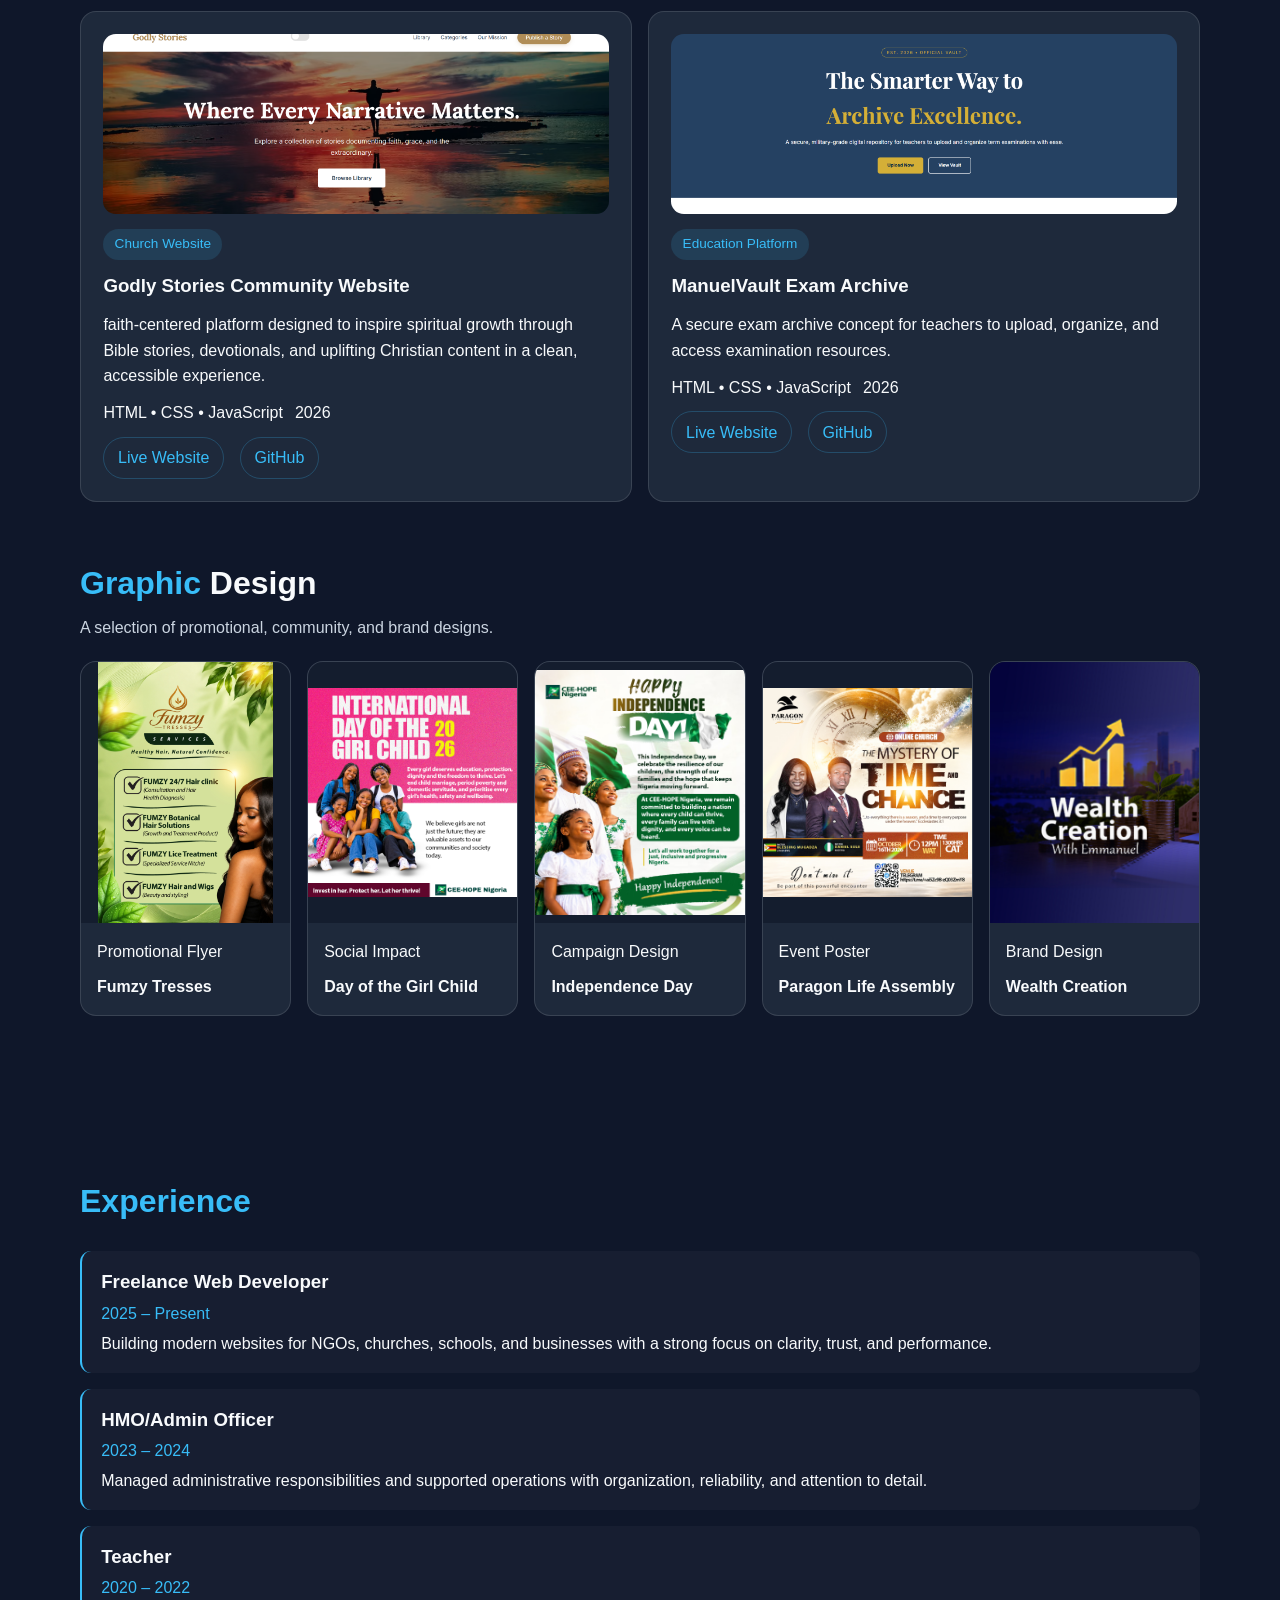
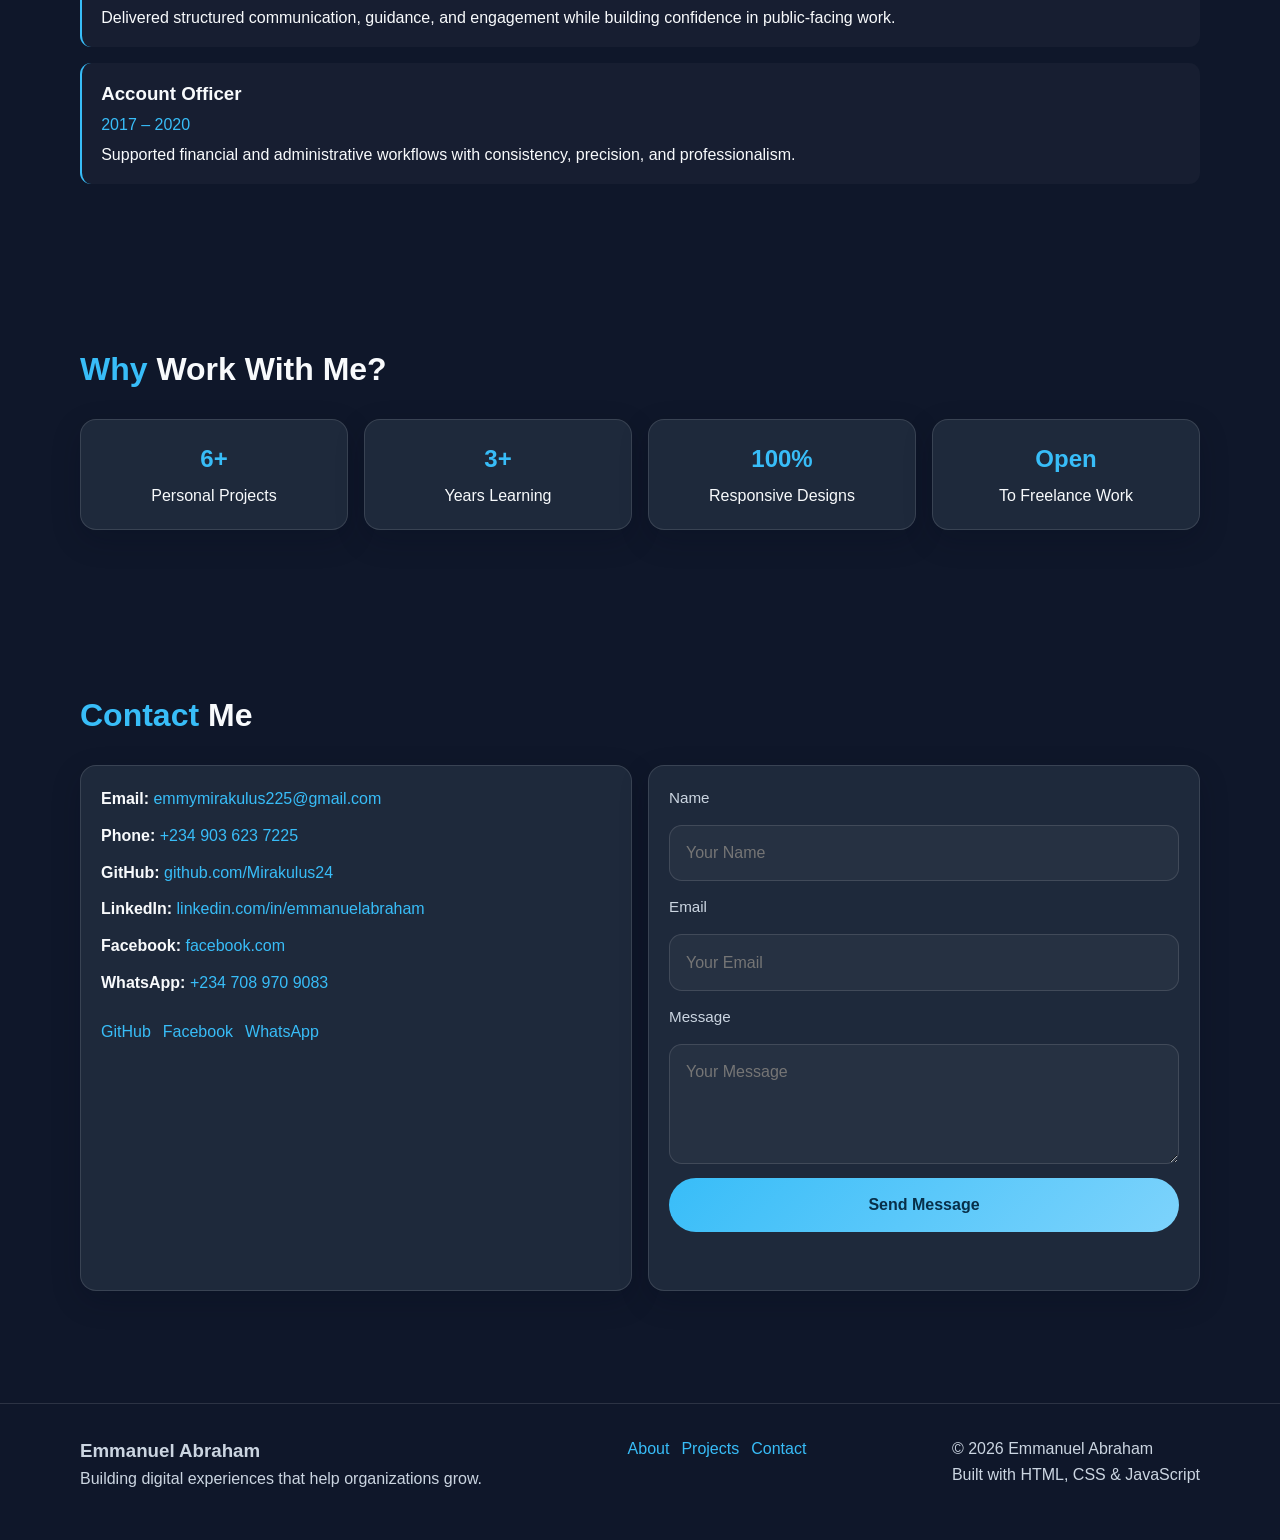
==== commit da33249e: "Add files via upload MyPortfolio" ====
--- a/index.html
+++ b/index.html
@@ -22,7 +22,7 @@
         <li><a href="#projects">Projects</a></li>
         <li><a href="#experience">Experience</a></li>
         <li><a href="#contact">Contact</a></li>
-        <li><a class="btn btn-nav" href="assets/resume.pdf" download>Download CV</a></li>
+        <li><a class="btn btn-nav" href="assets/Emmanuel_Abraham_CV.pdf" download>Download CV</a></li>
       </ul>
     </div>
   </nav>
@@ -146,7 +146,7 @@
         <h2 class="section-title"><span>Featured</span> Projects</h2>
         <div class="card-grid project-grid">
           <article class="project-card">
-            <img src="assets/Lifegate Specialist Hospital _ 24-Hour Multidisciplinary Care - Google Chrome 7_15_2026 6_12_28 AM.png" alt="Preview placeholder for a hospital website" />
+            <img src="assets/Lifegate Specialist Hospital _ 24-Hour Multidisciplinary Care - Google Chrome 7_15_2026 6_12_28 AM.png" alt="Screenshot of the LifeGate Specialist Hospital website" />
             <span class="tag">Hospital Website</span>
             <h3>LifeGate Hospital Website</h3>
             <p>A responsive healthcare website concept designed for clear service discovery, patient trust, and simple contact flow.</p>
@@ -173,13 +173,39 @@
             <div class="project-links"><a href="https://mirakulus24.github.io/godly-stories/">Live Website</a><a href="#">GitHub</a></div>
           </article>
           <article class="project-card">
-            <img src="assets/ManuelExamVault _ Secure Academic Storage - Google Chrome 7_15_2026 6_18_02 AM.png" alt="Preview placeholder for a school website" />
-            <span class="tag">School Website</span>
-            <h3>BrightPath School Portal</h3>
-            <p>A polished school website layout built to present programs, announcements, admissions, and student resources clearly.</p>
+            <img src="assets/ManuelExamVault _ Secure Academic Storage - Google Chrome 7_15_2026 6_18_02 AM.png" alt="Screenshot of the ManuelVault exam archive website" />
+            <span class="tag">Education Platform</span>
+            <h3>ManuelVault Exam Archive</h3>
+            <p>A secure exam archive concept for teachers to upload, organize, and access examination resources.</p>
             <div class="project-meta"><span>HTML • CSS • JavaScript</span><span>2026</span></div>
             <div class="project-links"><a href="https://mirakulus24.github.io/examuploads/" target="_blank" rel="noreferrer">Live Website</a><a href="#">GitHub</a></div>
           </article>
+        </div>
+        <div class="design-work">
+          <h3 class="section-title"><span>Graphic</span> Design</h3>
+          <p class="design-intro">A selection of promotional, community, and brand designs.</p>
+          <div class="design-grid">
+            <figure class="design-card">
+              <img src="assets/Fumzy flyer.jpg" alt="Fumzy Tresses promotional flyer for hair and beauty services" loading="lazy" />
+              <figcaption><span class="tag">Promotional Flyer</span><h4>Fumzy Tresses</h4></figcaption>
+            </figure>
+            <figure class="design-card">
+              <img src="assets/GIrl Child Design.jpg" alt="International Day of the Girl Child awareness design for CEE-HOPE Nigeria" loading="lazy" />
+              <figcaption><span class="tag">Social Impact</span><h4>Day of the Girl Child</h4></figcaption>
+            </figure>
+            <figure class="design-card">
+              <img src="assets/Independence.jpg" alt="Nigeria Independence Day design celebrating CEE-HOPE Nigeria" loading="lazy" />
+              <figcaption><span class="tag">Campaign Design</span><h4>Independence Day</h4></figcaption>
+            </figure>
+            <figure class="design-card">
+              <img src="assets/PARAGON-Recovered.jpg" alt="Paragon Life Assembly online church event poster for The Mystery of Time and Chance" loading="lazy" />
+              <figcaption><span class="tag">Event Poster</span><h4>Paragon Life Assembly</h4></figcaption>
+            </figure>
+            <figure class="design-card">
+              <img src="assets/DC logo 1.jpg" alt="Wealth Creation with Emmanuel promotional design" loading="lazy" />
+              <figcaption><span class="tag">Brand Design</span><h4>Wealth Creation</h4></figcaption>
+            </figure>
+          </div>
         </div>
       </div>
     </section>
@@ -218,11 +244,12 @@
               <div><strong>Phone:</strong> <a href="tel:+2349036237225">+234 903 623 7225</a></div>
               <div><strong>GitHub:</strong> <a href="https://github.com/Mirakulus24" target="_blank" rel="noreferrer">github.com/Mirakulus24</a></div>
               <div><strong>LinkedIn:</strong> <a href="https://linkedin.com/in/emmanuelabraham" target="_blank" rel="noreferrer">linkedin.com/in/emmanuelabraham</a></div>
+              <div><strong>Facebook:</strong> <a href="https://www.facebook.com/profile.php?id=61593971177938" target="_blank" rel="noreferrer">facebook.com</a></div>
               <div><strong>WhatsApp:</strong> <a href="https://wa.me/2347089709083" target="_blank" rel="noreferrer">+234 708 970 9083</a></div>
             </div>
             <div class="social-links">
               <a href="https://github.com/Mirakulus24" target="_blank" rel="noreferrer">GitHub</a>
-              <a href="https://linkedin.com/in/emmanuelabraham" target="_blank" rel="noreferrer">LinkedIn</a>
+              <a href="https://www.facebook.com/profile.php?id=61593971177938l" target="_blank" rel="noreferrer">Facebook</a>
               <a href="https://wa.me/2347089709083" target="_blank" rel="noreferrer">WhatsApp</a>
             </div>
           </div>
--- a/styles.css
+++ b/styles.css
@@ -344,6 +344,57 @@
 
 .project-grid {
   grid-template-columns: repeat(2, minmax(0, 1fr));
+}
+
+.design-work {
+  margin-top: 3.5rem;
+}
+
+.design-work .section-title {
+  margin-bottom: 0.35rem;
+}
+
+.design-intro {
+  color: var(--muted);
+  margin-bottom: 1.25rem;
+}
+
+.design-grid {
+  display: grid;
+  grid-template-columns: repeat(auto-fit, minmax(190px, 1fr));
+  gap: 1rem;
+}
+
+.design-card {
+  overflow: hidden;
+  background: var(--card);
+  border: 1px solid var(--border);
+  border-radius: 1rem;
+  transition: transform 0.25s ease, box-shadow 0.25s ease, border-color 0.25s ease;
+}
+
+.design-card:hover {
+  transform: translateY(-5px);
+  box-shadow: 0 18px 40px rgba(2, 8, 23, 0.32);
+  border-color: var(--accent);
+}
+
+.design-card img {
+  width: 100%;
+  aspect-ratio: 4 / 5;
+  object-fit: contain;
+  background: rgba(2, 8, 23, 0.35);
+}
+
+.design-card figcaption {
+  display: grid;
+  justify-items: start;
+  gap: 0.55rem;
+  padding: 1rem;
+}
+
+.design-card h4 {
+  font-size: 1rem;
 }
 
 .project-card {
